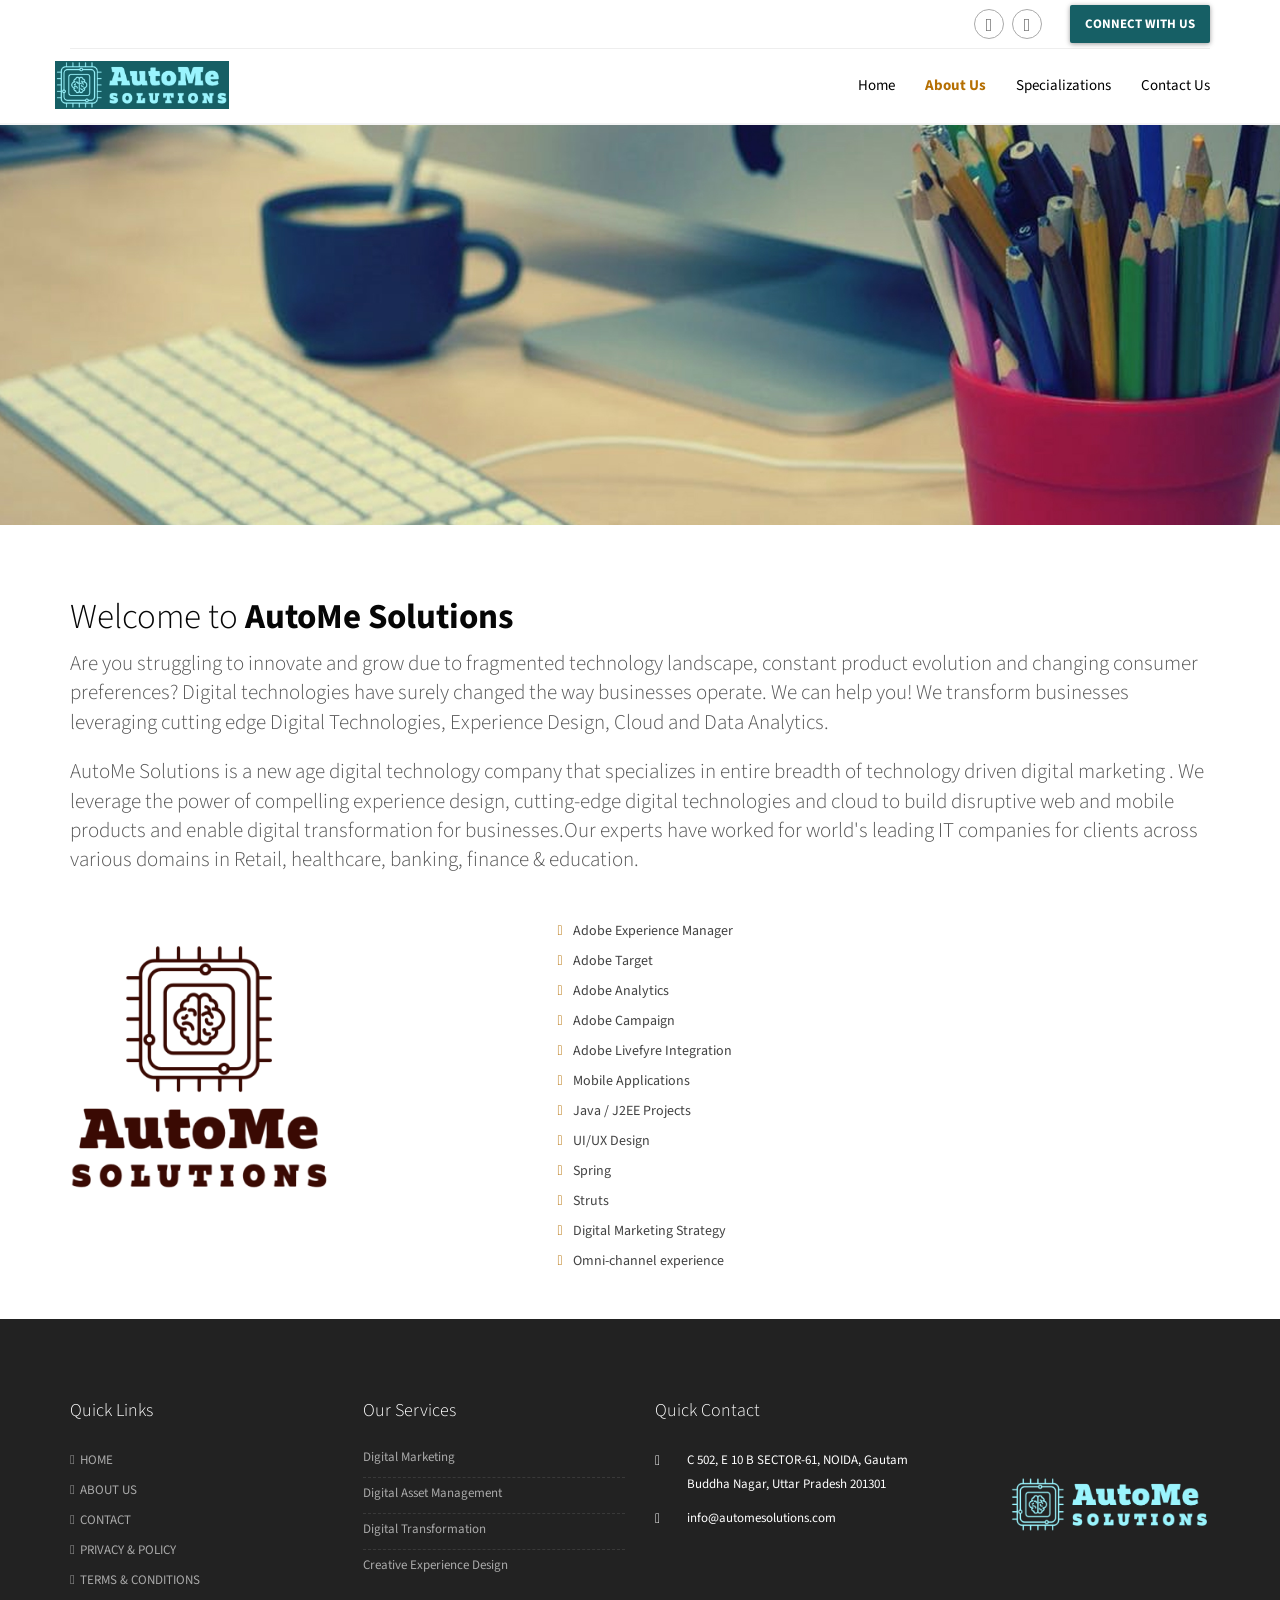
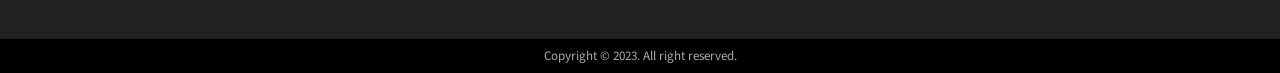
==== about.html @ 16ef739a "first commit first commit" ====
<!DOCTYPE html>
<html lang="en">
    <head>
        <meta charset="utf-8">
        <meta http-equiv="X-UA-Compatible" content="IE=edge">
        <meta name="viewport" content="width=device-width, initial-scale=1">
        <!-- The above 3 meta tags *must* come first in the head; any other head content must come *after* these tags -->
        <title>AutoMe Solutions</title>

        <!-- Bootstrap -->
        <link href="bootstrap/css/bootstrap.min.css" rel="stylesheet">

        <!--plugins css-->
        <link href="css/owl.carousel.css" rel="stylesheet">
        <link href="css/owl.theme.css" rel="stylesheet">
        <link href="css/flexslider.css" rel="stylesheet">
        <link href="css/animate.css" rel="stylesheet">
        <link href="font-awesome/css/font-awesome.min.css" rel="stylesheet">
        <!--custom css for only medial template-->
        <link href="css/medical.css" type="text/css" rel="stylesheet">

        <!-- HTML5 shim and Respond.js for IE8 support of HTML5 elements and media queries -->
        <!-- WARNING: Respond.js doesn't work if you view the page via file:// -->
        <!--[if lt IE 9]>
          <script src="https://oss.maxcdn.com/html5shiv/3.7.2/html5shiv.min.js"></script>
          <script src="https://oss.maxcdn.com/respond/1.4.2/respond.min.js"></script>
        <![endif]-->
    </head>
    <body>
        <div class="container">
            <div class="top-bar">
                <div class="row">
                    <div class="col-md-7 hidden-xs hidden-sm">
                        <!--<span><i class="pe-7s-phone"></i> +91 8130883531</span> -->
                    </div>
                    <div class="col-md-5 text-right">
                        <div class="top-bar-right">
<!--
                            <a href="#" class="social-icon-sm si-border-round si-facebook">
                                <i class="fa fa-facebook"></i>
                                <i class="fa fa-facebook"></i>
                            </a>
-->
                            <a href="https://www.linkedin.com/company/autome-solutions/" class="social-icon-sm si-border-round si-twitter">
                                <i class="fa fa-linkedin"></i>
                                <i class="fa fa-linkedin"></i>
                            </a>
                            <a href="mailto:info@automesolutions.com" class="social-icon-sm si-border-round si-g-plus">
                                <i class="fa fa-envelope"></i>
                                <i class="fa fa-envelope"></i>
                            </a>
                            <a href="mailto:info@automesolutions.com" class="appointment">Connect with us</a>
                        </div>

                    </div>
                </div>
            </div>
        </div>
        <!-- Static navbar -->
        <nav class="navbar navbar-default navbar-static-top">
            <div class="container">
                <div class="navbar-header">
                    <button type="button" class="navbar-toggle collapsed" data-toggle="collapse" data-target="#navbar" aria-expanded="false" aria-controls="navbar">
                        <span class="sr-only">Toggle navigation</span>
                        <span class="icon-bar"></span>
                        <span class="icon-bar"></span>
                        <span class="icon-bar"></span>
                    </button>
                    <a class="navbar-brand" href="index.html"><img src="img/logo.png" alt=""></a>
                </div>
                <div id="navbar" class="navbar-collapse collapse">
                    <ul class="nav navbar-nav navbar-right">
                        <li><a href="index.html">Home</a></li>
                        <li class="active"><a href="about.html">About us</a></li>
                        <li><a href="services.html">Specializations</a></li>
                        <!--<li class="dropdown">
                            <a href="#" class="dropdown-toggle" data-toggle="dropdown" role="button" aria-haspopup="true" aria-expanded="false"> Specialisations <span class="caret"></span></a>
                            <ul class="dropdown-menu">
                                <li><a href="services.html">Adobe Experience Manager</a></li>
                                <li><a href="services.html">Adobe Target</a></li>
                                <li><a href="services.html">Adobe Analytics </a></li>
                                <li><a href="services.html">Livefyre Integration</a></li>
                                <li><a href="services.html">Java / J2EE Projects</a></li>
                                <li><a href="services.html">UI/UX Design</a></li>
                                <li><a href="services.html">Progressive web applications </a></li>
                                <li><a href="services.html">Mobile Applications</a></li>
                                <li><a href="services.html">Spring</a></li>
                                <li><a href="services.html">Struts</a></li>
                                <li><a href="services.html">Digital Marketing Strategy </a></li>
                                <li><a href="services.html">Omni-channel experience</a></li>
                                
                            </ul> -->
                        </li>
                        <li><a href="contact.html">Contact us</a></li>
                    </ul>
                </div><!--/.nav-collapse -->
            </div><!--/.container-fluid -->
        </nav>

<!--
        <div class="medical-breadcrumb">
            <div class="container">
                <div class="row">
                    <div class="col-md-6">
                        <h2>About us</h2>
                    </div>
                </div>
            </div>
        </div>
-->
        <div class="parallax" data-stellar-background-ratio="0.5"></div>
        <div class="divide70"></div>

        <div class="container about-page">
            <div class="row">
                <div class="col-md-12">
                    <h1>Welcome to <strong>AutoMe Solutions</strong></h1>
                    <p class="lead">
                        Are you struggling to innovate and grow due to fragmented technology landscape, constant product evolution and changing consumer preferences? Digital technologies have surely changed the way businesses operate. We can help you! We transform businesses leveraging cutting edge Digital Technologies, Experience Design, Cloud and Data Analytics.
                    </p>
                    <p class="lead">
                        AutoMe Solutions is a new age digital technology company that specializes in entire breadth of technology driven digital marketing . We leverage the power of compelling experience design, cutting-edge digital technologies and cloud to build disruptive web and mobile products and enable digital transformation for businesses.Our experts have worked for world's leading IT companies for clients across various domains in Retail, healthcare, banking, finance & education.
                    </p>
                    <br />

                </div>
                
            </div><!--end row-->
            <div class="row">
                <div class="col-md-5 margin30">
                    <!--bootstrap carousel slider-->
                    <img src="img/icon.png" style="max-width: 260px;" />
<!--
                    <div id="about-carousel" class="carousel slide" data-ride="carousel">

                        <ol class="carousel-indicators">
                            <li data-target="#about-carousel" data-slide-to="0" class="active"></li>
                            <li data-target="#about-carousel" data-slide-to="1"></li>
                            <li data-target="#about-carousel" data-slide-to="2"></li>
                            <li data-target="#about-carousel" data-slide-to="3"></li>
                        </ol>


                        <div class="carousel-inner">
                            <div class="item active">
                                <img src="img/medical/sm-1.jpg" alt="img">
                            </div>

                            <div class="item">
                                <img src="img/medical/sm-2.jpg" alt="img">
                            </div>

                            <div class="item">
                                <img src="img/medical/sm-3.jpg" alt="img">
                            </div>

                            <div class="item">
                                <img src="img/medical/sm-4.jpg" alt="img">
                            </div>
                        </div>
                    </div>
-->
                </div>
                <div class="col-md-7">
                    
                    
                    <ul class="list-unstyled">
                       	<li><i class="fa fa-check-square"></i>Adobe Experience Manager</li>
						<li><i class="fa fa-check-square"></i>Adobe Target</li>
						<li><i class="fa fa-check-square"></i>Adobe Analytics </li>
						<li><i class="fa fa-check-square"></i>Adobe Campaign </li>
						<li><i class="fa fa-check-square"></i>Adobe Livefyre Integration</li>
						<li><i class="fa fa-check-square"></i>Mobile Applications</li>
						<li><i class="fa fa-check-square"></i>Java / J2EE Projects</li>
						<li><i class="fa fa-check-square"></i>UI/UX Design</li>
						<li><i class="fa fa-check-square"></i>Spring</li>
						<li><i class="fa fa-check-square"></i>Struts</li>
						<li><i class="fa fa-check-square"></i>Digital Marketing Strategy </li>
						<li><i class="fa fa-check-square"></i>Omni-channel experience</li>
                     
                    </ul>
                </div>
            </div><!--end row-->
        </div>
        <div class="divide30"></div>
       <!-- <div class="team-section">
            <div class="container">
                <div class="row">
                    <div class="col-sm-8 col-sm-offset-2">
                        <div class="center-title">
                            <i class="pe-7s-users"></i>
                            <h2>Meet our <strong>Medical Specialists</strong></h2>
                            <p>
                                Lorem ipsum dolor sit amet, consectetuer adipiscing elit, sed diam nonummy nibh euismod tincidunt ut laoreet dolore magna aliquam erat volutpat.
                            </p>
                        </div>
                    </div>
                </div>
                <div class="row">
                    <div class="col-sm-6 col-sm-3 margin30">
                        <div class="team-col">
                            <a href="#"><img src="img/medical/team-1.png" class="img-responsive" alt=""></a>
                            <div class="divide20"></div>
                            <h3>Dr. Rayan Scott</h3>
                            <em>Cancer Specialist</em>
                            <div class="divide20"></div>
                            <ul class="list-inline">
                                <li>
                                    <a href="#" class="social-icon social-icon-sm si-border-round si-facebook">
                                        <i class="fa fa-facebook"></i>
                                        <i class="fa fa-facebook"></i>
                                    </a>
                                </li>
                                <li>
                                    <a href="#" class="social-icon social-icon-sm  si-border-round si-twitter">
                                        <i class="fa fa-twitter"></i>
                                        <i class="fa fa-twitter"></i>
                                    </a>
                                </li>
                                <li>
                                    <a href="#" class="social-icon social-icon-sm  si-border-round si-linkedin">
                                        <i class="fa fa-linkedin"></i>
                                        <i class="fa fa-linkedin"></i>
                                    </a>
                                </li>
                            </ul>
                        </div>
                    </div> 
                    <div class="col-sm-6 col-sm-3 margin30">
                        <div class="team-col">
                            <a href="#"><img src="img/medical/team-2.png" class="img-responsive" alt=""></a>
                            <div class="divide20"></div>
                            <h3>Dr. Dale Smith</h3>
                            <em>Cancer Specialist</em>
                            <div class="divide20"></div>
                            <ul class="list-inline">
                                <li>
                                    <a href="#" class="social-icon social-icon-sm si-border-round si-facebook">
                                        <i class="fa fa-facebook"></i>
                                        <i class="fa fa-facebook"></i>
                                    </a>
                                </li>
                                <li>
                                    <a href="#" class="social-icon social-icon-sm  si-border-round si-twitter">
                                        <i class="fa fa-twitter"></i>
                                        <i class="fa fa-twitter"></i>
                                    </a>
                                </li>
                                <li>
                                    <a href="#" class="social-icon social-icon-sm  si-border-round si-linkedin">
                                        <i class="fa fa-linkedin"></i>
                                        <i class="fa fa-linkedin"></i>
                                    </a>
                                </li>
                            </ul>
                        </div>
                    </div>
                    <div class="col-sm-6 col-sm-3 margin30">
                        <div class="team-col">
                            <a href="#"><img src="img/medical/team-3.png" class="img-responsive" alt=""></a>
                            <div class="divide20"></div>
                            <h3>Dr. Nikita Merry</h3>
                            <em>Dental Specialist</em>
                            <div class="divide20"></div>
                            <ul class="list-inline">
                                <li>
                                    <a href="#" class="social-icon social-icon-sm si-border-round si-facebook">
                                        <i class="fa fa-facebook"></i>
                                        <i class="fa fa-facebook"></i>
                                    </a>
                                </li>
                                <li>
                                    <a href="#" class="social-icon social-icon-sm  si-border-round si-twitter">
                                        <i class="fa fa-twitter"></i>
                                        <i class="fa fa-twitter"></i>
                                    </a>
                                </li>
                                <li>
                                    <a href="#" class="social-icon social-icon-sm  si-border-round si-linkedin">
                                        <i class="fa fa-linkedin"></i>
                                        <i class="fa fa-linkedin"></i>
                                    </a>
                                </li>
                            </ul>
                        </div>
                    </div>
                    <div class="col-sm-6 col-sm-3 margin30">
                        <div class="team-col">
                            <a href="#"><img src="img/medical/team-4.png" class="img-responsive" alt=""></a>
                            <div class="divide20"></div>
                            <h3>Dr. Seema Sharma</h3>
                            <em>Cancer Specialist</em>
                            <div class="divide20"></div>
                            <ul class="list-inline">
                                <li>
                                    <a href="#" class="social-icon social-icon-sm si-border-round si-facebook">
                                        <i class="fa fa-facebook"></i>
                                        <i class="fa fa-facebook"></i>
                                    </a>
                                </li>
                                <li>
                                    <a href="#" class="social-icon social-icon-sm  si-border-round si-twitter">
                                        <i class="fa fa-twitter"></i>
                                        <i class="fa fa-twitter"></i>
                                    </a>
                                </li>
                                <li>
                                    <a href="#" class="social-icon social-icon-sm  si-border-round si-linkedin">
                                        <i class="fa fa-linkedin"></i>
                                        <i class="fa fa-linkedin"></i>
                                    </a>
                                </li>
                            </ul>
                        </div>
                    </div>
                </div>
            </div>
        </div> -->

<!--
        <section class="know-more">
            <div class="container">
                <div class="row">
                    <div class="col-sm-6 margin30">
                        <h3>Take a tour of our medical facility</h3>
                        <p class="lead">Lorem ipsum dolor sit amet, consectetur adipiscing elit.</p>
                        <div class="embed-responsive embed-responsive-16by9">
                            <iframe src="http://player.vimeo.com/video/57175742"></iframe>
                        </div>
                    </div>
                    <div class="col-sm-6 margin30">
                        <h3>Our Departments</h3>
                        <p class="lead">Lorem ipsum dolor sit amet, consectetur adipiscing elit.</p>

                        <div class="panel-group collapse-colored-col" id="accordion">
                            <div class="panel panel-default">
                                <div class="panel-heading active">
                                    <h4 class="panel-title">
                                        <a data-toggle="collapse" data-parent="#accordion" href="#collapseOne">
                                            Primary health care
                                        </a>
                                    </h4>
                                </div>

                                <div id="collapseOne" class="panel-collapse collapse in">
                                    <div class="panel-body">
                                        Lorem ipsum dolor sit amet, consectetur adipiscing elit. Phasellus odio augue, scelerisque eget erat vel, hendrerit feugiat dui. Quisque velit erat, eleifend sed ligula vel, bibendum accumsan justo. Sed in justo ac massa suscipit tincidunt. Integer ac mauris ut dolor lobortis ullamcorper. Duis facilisis vitae odio ut commodo. Etiam et enim est. Sed ultrices hendrerit euismod. Aliquam lobortis rutrum adipiscing.
                                    </div>
                                </div>
                            </div>

                            <div class="panel panel-default">
                                <div class="panel-heading">
                                    <h4 class="panel-title">
                                        <a data-toggle="collapse" data-parent="#accordion" href="#collapseTwo">
                                            Dental clinic
                                        </a>
                                    </h4>
                                </div>

                                <div id="collapseTwo" class="panel-collapse collapse">
                                    <div class="panel-body">
                                        Praesent rutrum arcu lacus, nec consectetur mauris pellentesque sit amet. Nulla facilisi. Donec tempor nunc in varius fermentum. Nulla eget vulputate neque. Sed ultricies viverra augue, ut accumsan metus malesuada id. Cras ultrices arcu nec mauris consequat, viverra accumsan enim vulputate. Nunc auctor, dolor et aliquet consequat, sapien leo viverra felis, ac gravida purus libero sit amet eros. Nam iaculis augue vitae rhoncus elementum. In hac habitasse platea dictumst. Morbi aliquet adipiscing elit, at convallis massa fringilla et.
                                    </div>
                                </div>
                            </div>

                            <div class="panel panel-default">
                                <div class="panel-heading">
                                    <h4 class="panel-title">
                                        <a data-toggle="collapse" data-parent="#accordion" href="#collapseThree">
                                            Cancer center
                                        </a>
                                    </h4>
                                </div>

                                <div id="collapseThree" class="panel-collapse collapse">
                                    <div class="panel-body">
                                        Phasellus mattis dignissim neque vel tincidunt. Nam posuere nisl at erat mollis euismod. Cras diam diam, luctus vitae metus vitae, porttitor porttitor lorem. Integer feugiat justo in lectus dignissim consectetur. Aliquam vel fringilla neque. Pellentesque eget arcu ac ante pulvinar malesuada et id erat. Praesent mattis porta arcu placerat pellentesque. Maecenas ullamcorper dui non est elementum aliquam.
                                    </div>
                                </div>
                            </div>

                            <div class="panel panel-default">
                                <div class="panel-heading">
                                    <h4 class="panel-title">
                                        <a data-toggle="collapse" data-parent="#accordion" href="#collapseFour">
                                            Basic Documentation
                                        </a>
                                    </h4>
                                </div>

                                <div id="collapseFour" class="panel-collapse collapse">
                                    <div class="panel-body">
                                        Cras sed nunc eu lectus feugiat ultricies lobortis eget mi. Nam et nulla venenatis, luctus lacus eget, pharetra lacus. Nam facilisis congue nibh et iaculis. Class aptent taciti sociosqu ad litora torquent per conubia nostra, per inceptos himenaeos. Sed vel commodo lectus. Curabitur tellus nunc, bibendum viverra quam sed, tempor posuere dui. Aliquam a lectus ligula. Mauris congue, urna ac ullamcorper dapibus, lacus sapien consectetur tortor, vel semper ligula eros ut urna. Quisque egestas et lectus in faucibus.
                                    </div>
                                </div>
                            </div>
                        </div>
                    </div>
                </div>
            </div>
        </section>
-->
        <!--know more section end-->
<!--
        <section class="testimonials">
            <div class="container">
                <div class="center-title">
                    <i class="pe-7s-comment"></i>
                    <h2>What they <strong>Say?</strong></h2>                        
                </div>
                <div class="row">
                    <div class="col-sm-8 col-sm-offset-2 text-center">
                        <div class="testi-slides">
                            <ul class="slides">
                                <li>
                                    <img src="img/medical/team-1.png" alt="">
                                    <h4>Peter Donald</h4>
                                    <em>Heart Specialist</em>

                                    <p>
                                        Lorem ipsum dolor sit amet, consectetuer adipiscing elit, sed diam nonummy nibh euismod tincidunt ut laoreet dolore magna aliquam erat volutpat.
                                    </p>
                                </li>
                                <li>
                                    <img src="img/medical/team-2.png" alt="">
                                    <h4>Peter Donald</h4>
                                    <em>Heart Specialist</em>

                                    <p>
                                        Lorem ipsum dolor sit amet, consectetuer adipiscing elit, sed diam nonummy nibh euismod tincidunt ut laoreet dolore magna aliquam erat volutpat.
                                    </p>
                                </li>
                                <li>
                                    <img src="img/medical/team-3.png" alt="">
                                    <h4>Peter Donald</h4>
                                    <em>Heart Specialist</em>

                                    <p>
                                        Lorem ipsum dolor sit amet, consectetuer adipiscing elit, sed diam nonummy nibh euismod tincidunt ut laoreet dolore magna aliquam erat volutpat.
                                    </p>
                                </li>
                            </ul>
                        </div>
                    </div>
                </div>
            </div>
        </section>
-->
        <!--testimonials end-->



<!--
        <div class="cta">
            <div class="container">
                <div class="row">
                    <div class="col-md-8 text-center">
                        <h3>Take a tour of our medical facility</h3>
                    </div>
                    <div class="col-md-4 text-center">
                        <a href="#" class="btn btn-white-border btn-lg">Make an appointment</a>
                    </div>
                </div>
            </div>
        </div>
-->
        <footer class="footer">
            <div class="container">
                <div class="row">
                    
					<div class="col-md-3 margin30">
                        <h3>Quick links</h3>
                        <ul class="list-unstyled quick-links">
                            <li><a href="index.html">Home</a></li>
                            <li><a href="about.html">About us</a></li>
                            <li><a href="contact.html">Contact</a></li>
                            <li><a href="#">Privacy & policy</a></li>
                            <li><a href="#">Terms & conditions</a></li>
                        </ul>
                    </div>
                    <div class="col-md-3 margin30">
                        <h3>Our Services</h3>
                        <ul class="list-unstyled latest-news">
                            
                            <li>
                                <a href="#">Digital Marketing</a>
                            </li>
                            <li>
                                <a href="#">Digital Asset Management</a>
                            </li>  
                            <li>
                                <a href="#">Digital Transformation</a>
                            </li>
                            <li>
                                <a href="#">Creative Experience Design</a>
                            </li>                        
                        </ul>
                    </div>
                    <div class="col-md-3 margin30">
                        <h3>Quick Contact</h3>
                        <ul class="list-unstyled contact-details">
                            <li class="clearfix">
                                <i class="pe-7s-home"></i>
                                <p>
                                    C 502, E 10 B SECTOR-61, NOIDA, Gautam Buddha Nagar, Uttar Pradesh 201301
                                </p>
                            </li>
                        <!--     <li class="clearfix">
                                <i class="pe-7s-phone"></i>
                                <p>
                                    +91 8130883531
                                </p>
                            </li> -->
                            <li class="clearfix">
                                <i class="pe-7s-mail"></i>
                                <p>
                                    info@automesolutions.com
                                </p>
                            </li>
                        </ul>
                    </div>
                    <div class="col-md-3 margin30 foot_logo" >
                        <img src="img/logo_white.png"  />
                        

                    </div><!--col-->
                </div>
            </div>
            <div class="footer-copyright">
                <div class="container">
                    <span>Copyright &copy; 2023. All right reserved.</span>
                </div>
            </div>
        </footer>
         
                         <script src="js/jquery.min.js"></script>
          <script src="js/jquery-migrate.min.js"></script>
        <script src="bootstrap/js/bootstrap.min.js"></script>
        <script src="js/pace.min.js" type="text/javascript"></script>
        <script src="js/jquery.flexslider-min.js" type="text/javascript"></script>
        <script src="js/jquery.stellar.min.js" type="text/javascript"></script>
        <script src="js/jquery.magnific-popup.min.js" type="text/javascript"></script>
        <script src="js/wow.min.js" type="text/javascript"></script>
        <script src="js/medical-custom.js" type="text/javascript"></script>

    </body>
</html>
---- css/medical.css ----
/* 
    Document   : assan
    Author     : Design_mylife
    Description:assan multi-page for Multipurpose use
    Version    : V1.9
    File : Medical & hospitals  purpose
*/
@import url(https://fonts.googleapis.com/css?family=Source+Sans+Pro:400,900,700,600,400italic,300italic,300);
@import url(../pe-icons/Pe-icon-7-stroke.css);
/**variables**/
body {
  -webkit-font-smoothing: antialiased;
  -webkit-text-size-adjust: 100%;
  -ms-text-size-adjust: 100%;
  font-family: "Source Sans Pro", sans-serif;
  color: #424242;
  font-size: 14px;
  font-weight: 400;
  line-height: 24px;
  background-color: #fff;
}

/*
/*-----------------------------------------------------------------------------------*/
/*	RESET
/*-----------------------------------------------------------------------------------*/
*,
*:before,
*:after {
  -webkit-box-sizing: border-box;
  -moz-box-sizing: border-box;
  box-sizing: border-box;
}

:focus {
  outline: 0 !important;
}

iframe {
  border: none;
  width: 100%;
}

::selection {
  background: #fefac7;
  /* Safari */
  color: #555555;
}

::-moz-selection {
  background: #fefac7;
  /* Firefox */
  color: #555555;
}

strong, b {
  font-weight: 700;
}

input,
button,
select,
textarea, label {
  font-family: "Source Sans Pro", sans-serif;
  font-size: 14px;
  font-weight: 400;
}

hr {
  background-image: -webkit-linear-gradient(left, transparent, rgba(0, 0, 0, 0.2), transparent);
  background-image: linear-gradient(to right, transparent, rgba(0, 0, 0, 0.2), transparent);
  border: 0;
  height: 1px;
  margin: 22px 0 22px 0;
}

.badge {
  font-weight: normal;
  margin-left: 5px;
  -webkit-border-radius: 0px;
  -moz-border-radius: 0px;
  -ms-border-radius: 0px;
  border-radius: 0px;
  background-color: #32c5d2;
  padding: 3px 6px;
}

a {
  color: #333;
  -moz-transition: all 200ms ease-in;
  -o-transition: all 200ms ease-in;
  -webkit-transition: all 200ms ease-in;
  transition: all 200ms ease-in;
}

a:hover,
a:focus {
  color: #32c5d2;
  text-decoration: none;
}

.colored-text {
  color: #b56f02;
}

/* Headings */
h1, h2, h3, h4, h5, h6 {
  color: #060606;
  font-weight: 700;
  margin: 0;
}

h1 {
  font-size: 3.2em;
  line-height: 44px;
  margin: 0 0 44px 0;
}

h2 {
  font-size: 2.6em;
  font-weight: 700;
  line-height: 42px;
  margin: 0 0 32px 0;
}

h3 {
  font-size: 1.8em;
  font-weight: 700;
  letter-spacing: normal;
  line-height: 24px;
  margin-bottom: 33px;
}

/*use in section headings*/
h3.heading {
  color: #000;
  font-size: 20px;
  font-weight: 700;
  font-style: normal;
  margin: 0 0 20px;
  padding-bottom: 10px;
  position: relative;
  text-transform: uppercase;
  overflow: hidden;
  vertical-align: middle;
}

h3.heading:after {
  position: relative;
  left: 18px;
  content: "";
  display: inline-block;
  width: 200%;
  vertical-align: middle;
  height: .50em;
  margin: 0 -200% 0 0;
  border-top: 1px solid #eee;
  border-bottom: 1px solid #eee;
}

h4 {
  font-size: 1.4em;
  font-weight: 700;
  letter-spacing: normal;
  line-height: 27px;
  margin: 0 0 14px 0;
}

h5 {
  font-size: 1em;
  font-weight: 700;
  letter-spacing: normal;
  line-height: 18px;
  margin: 0 0 14px 0;
}

h6 {
  color: #333;
  font-size: 1em;
  font-weight: 700;
  letter-spacing: normal;
  line-height: 18px;
  margin: 0 0 14px 0;
}

/*parahraphs*/
p {
  color: #555;
  line-height: 24px;
  margin: 0 0 20px;
  font-weight: 400;
}

p.sub-text {
  font-style: normal;
  font-size: 18px;
  line-height: 29px;
  font-weight: 400;
  color: #555;
}

p.lead {
  font-family: "Source Sans Pro", sans-serif;
}

/*******section heading**********/
.center-heading {
  text-align: center;
  margin-bottom: 40px;
}

.center-heading h2 {
  margin-bottom: 0;
  font-weight: 700;
  text-transform: uppercase;
  letter-spacing: 1px;
  color: #333;
  font-size: 30px;
}

.center-heading p {
  font-size: 18px;
}

.center-heading h2 strong {
  font-weight: 800;
}

.center-line {
  display: inline-block;
  width: 70px;
  height: 1px;
  border-top: 1px solid #bbb;
  /* border-bottom: 1px solid $skincolor; */
  margin: auto;
}

.center-heading p {
  margin-top: 10px;
}

.overflow-hidden {
  overflow: hidden;
}

/*-----------------------------------------------------------------------------------*/
/*	DIVIDERS
/*-----------------------------------------------------------------------------------*/
.divide0 {
  width: 100%;
  height: 0px;
}

.divide2 {
  width: 100%;
  height: 2px;
}

.divide3 {
  width: 100%;
  height: 3px;
}

.divide5 {
  width: 100%;
  height: 5px;
}

.divide10 {
  width: 100%;
  height: 10px;
}

.divide15 {
  width: 100%;
  height: 15px;
}

.divide20 {
  width: 100%;
  height: 20px;
}

.divide25 {
  width: 100%;
  height: 25px;
}

.divide30 {
  width: 100%;
  height: 30px;
}

.divide35 {
  width: 100%;
  height: 35px;
}

.divide40 {
  width: 100%;
  height: 40px;
}

.divide45 {
  width: 100%;
  height: 40px;
}

.divide50 {
  width: 100%;
  height: 50px;
}

.divide55 {
  width: 100%;
  height: 55px;
}

.divide60 {
  width: 100%;
  height: 60px;
}

.divide65 {
  width: 100%;
  height: 65px;
}

.divide70 {
  width: 100%;
  height: 70px;
}

.divide75 {
  width: 100%;
  height: 75px;
}

.divide80 {
  width: 100%;
  height: 80px;
}

.divide85 {
  width: 100%;
  height: 85px;
}

/*margins*/
.margin10 {
  margin-bottom: 10px;
}

.margin20 {
  margin-bottom: 20px;
}

.margin30 {
  margin-bottom: 30px;
}

.margin40 {
  margin-bottom: 40px;
}

.no-padding {
  padding: 0px;
}

.no-padding.gray {
  background-color: #f5f5f5;
}

.no-padding-inner h3 {
  text-transform: uppercase;
  font-weight: 700;
}

.no-padding-inner {
  padding: 60px;
}

/***top bar***/
.top-bar {
  padding: 5px 0;
  border-bottom: 1px solid #eee;
}
.top-bar a {
  display: inline-block;
  vertical-align: middle;
}
.top-bar span {
  display: block;
  line-height: 35px;
  font-size: 18px;
  font-weight: 700;
}

.appointment {
  color: #fff;
  padding: 4px 15px;
  line-height: 30px;
  vertical-align: middle;
  background-color: #165F65;
  display: inline-block;
  width: auto;
  height: auto;
  -webkit-border-radius: 2px;
  -moz-border-radius: 2px;
  -ms-border-radius: 2px;
  border-radius: 2px;
  -webkit-box-shadow: 0px 1px 5px rgba(0, 0, 0, 0.4);
  -moz-box-shadow: 0px 1px 5px rgba(0, 0, 0, 0.4);
  -ms-box-shadow: 0px 1px 5px rgba(0, 0, 0, 0.4);
  box-shadow: 0px 1px 5px rgba(0, 0, 0, 0.4);
  border: 0px;
  font-size: 13px;
  text-transform: uppercase;
  font-weight: bold;
  margin-left: 20px;
}
.appointment:hover, .appointment:focus {
  -webkit-box-shadow: 0px 1px 8px rgba(0, 0, 0, 0.4);
  -moz-box-shadow: 0px 1px 8px rgba(0, 0, 0, 0.4);
  -ms-box-shadow: 0px 1px 8px rgba(0, 0, 0, 0.4);
  box-shadow: 0px 1px 8px rgba(0, 0, 0, 0.4);
  color: #fff;
}

/***
Center title
***/
.center-title {
  text-align: center;
  padding-bottom: 60px;
}
.center-title i {
  display: inline-block;
  color: #bb7a16;
  margin-bottom: 25px;
  font-size: 50px;
}
.center-title h2 {
  text-transform: capitalize;
  letter-spacing: -1px;
  font-weight: 300;
  color: #ba7812;
  margin-bottom: 20px;
}
.center-title h2 strong {
  font-weight: 400;
}

/********************

Bootstrap navigation overrides

***********************/
.navbar-default {
  background-color: #fff;
  border-bottom: 2px solid #f5f5f5;
  margin: 0px;
  padding: 12px 0;
}

.navbar-default .navbar-nav > li > a {
  color: #000000;
  text-transform: capitalize;
  font-weight: 400;
  font-size: 15px;
}

.navbar-default .navbar-nav > li > a:hover {
  color: #ba7812;
}

.navbar-default .navbar-nav > .active > a, .navbar-default .navbar-nav > .active > a:focus, .navbar-default .navbar-nav > .active > a:hover {
  color: #b56f02;
  background-color: transparent;
  font-weight: 700;
}

.navbar-default .navbar-nav > .open > a, .navbar-default .navbar-nav > .open > a:focus, .navbar-default .navbar-nav > .open > a:hover {
  color: #ba7a15;
  background-color: transparent;
}

.dropdown-menu {
  border-top: 2px solid #165F65;
  padding: 0px;
  -webkit-border-radius: 0px;
  -moz-border-radius: 0px;
  -ms-border-radius: 0px;
  border-radius: 0px;
  min-width: 190px;
}
.dropdown-menu > li > a {
  padding: 8px 20px;
  font-size: 13px;
  text-transform: uppercase;
}

/****************

SOCIAL BUTTONS

**********************/
/**social icons default size**/
.social-icon {
  margin: 0 5px 5px 0;
  width: 40px;
  height: 40px;
  font-size: 20px;
  line-height: 40px !important;
  color: #555;
  text-shadow: none;
  border-radius: 3px;
  overflow: hidden;
  display: inline-block;
  text-align: center;
  border: 1px solid #AAA;
}
.social-icon:hover {
  border-color: transparent;
}

.social-icon i {
  display: block;
  -moz-transition: all 0.3s ease;
  -o-transition: all 0.3s ease;
  -webkit-transition: all 0.3s ease;
  transition: all 0.3s ease;
  line-height: 40px;
  position: relative;
}
.social-icon i:last-child {
  color: #FFF !important;
}

.social-icon:hover i:first-child {
  margin-top: -40px;
}

/***social icons lg (big)***/
.social-icon-lg {
  margin: 0 5px 5px 0;
  width: 60px;
  height: 60px;
  font-size: 30px;
  line-height: 60px !important;
  color: #555;
  text-shadow: none;
  border-radius: 3px;
  overflow: hidden;
  display: inline-block;
  text-align: center;
  border: 1px solid #AAA;
}
.social-icon-lg:hover {
  border-color: transparent;
}

.social-icon-lg i {
  display: block;
  -moz-transition: all 0.3s ease;
  -o-transition: all 0.3s ease;
  -webkit-transition: all 0.3s ease;
  transition: all 0.3s ease;
  line-height: 60px;
  position: relative;
}
.social-icon-lg i:last-child {
  color: #FFF !important;
}

.social-icon-lg:hover i:first-child {
  margin-top: -60px;
}

/***social icons small***/
.social-icon-sm {
  margin: 0 5px 0px 0;
  width: 30px;
  height: 30px;
  font-size: 18px;
  line-height: 30px !important;
  color: #555;
  text-shadow: none;
  border-radius: 3px;
  overflow: hidden;
  display: inline-block;
  text-align: center;
  border: 1px solid #AAA;
}
.social-icon-sm:hover {
  border-color: transparent;
}

.social-icon-sm i {
  display: block;
  -moz-transition: all 0.3s ease;
  -o-transition: all 0.3s ease;
  -webkit-transition: all 0.3s ease;
  transition: all 0.3s ease;
  line-height: 30px;
  position: relative;
}
.social-icon-sm i:last-child {
  color: #FFF !important;
}

.social-icon-sm:hover i:first-child {
  margin-top: -30px;
}

si-border {
  border: 1px solid #AAA !important;
}

.si-border-round {
  -webkit-border-radius: 50%;
  -moz-border-radius: 50%;
  -ms-border-radius: 50%;
  border-radius: 50%;
}

.si-dark-round {
  -webkit-border-radius: 50%;
  -moz-border-radius: 50%;
  -ms-border-radius: 50%;
  border-radius: 50%;
}

.si-gray-round {
  -webkit-border-radius: 50%;
  -moz-border-radius: 50%;
  -ms-border-radius: 50%;
  border-radius: 50%;
}

.si-gray {
  background: #f3f3f3;
  border: 0px;
}

.si-dark {
  background-color: #333;
  border: 0px !important;
  color: #fff !important;
}

/**icons hover colored**/
.si-colored-facebook, .si-facebook:hover {
  background-color: #3B5998 !important;
}

.si-colored-twitter, .si-twitter:hover {
  background-color: #00ACEE !important;
}

.si-colored-google-plus, .si-g-plus:hover {
  background-color: #DD4B39 !important;
}

.si-colored-skype, .si-skype:hover {
  background-color: #00AFF0 !important;
}

.si-linkedin:hover, .si-colored-linkedin {
  background-color: #0E76A8 !important;
}

.si-pin:hover, .si-colored-pinterest {
  background-color: #C8232C !important;
}

.si-rss:hover, .si-colored-rss {
  background-color: #EE802F !important;
}

.si-pinterest:hover, .si-colored-pinterest {
  background-color: #C8232C !important;
}

.si-tumblr:hover, .si-colored-tumblr {
  background-color: #34526F !important;
}

.si-vimeo:hover, .si-colored-vimeo {
  background-color: #86C9EF !important;
}

.si-digg:hover, .si-colored-digg {
  background-color: #191919 !important;
}

.si-instagram:hover, .si-colored-instagram {
  background-color: #3F729B !important;
}

.si-flickr:hover, .si-colored-flickr {
  background-color: #FF0084 !important;
}

.si-paypal:hover, .si-colored-paypal {
  background-color: #00588B !important;
}

.si-yahoo:hover, .si-colored-yahoo {
  background-color: #720E9E !important;
}

.si-android:hover, .si-colored-andriod {
  background-color: #A4C639 !important;
}

.si-appstore:hover, .si-colored-apple {
  background-color: #000 !important;
}

.si-dropbox:hover {
  background-color: #3D9AE8 !important;
}

.si-dribbble:hover, .si-colored-dribbble {
  background-color: #EA4C89 !important;
}

.si-soundcloud:hover, .si-colored-soundcoloud {
  background-color: #F70 !important;
}

.si-xing:hover, .si-colored-xing {
  background-color: #126567 !important;
}

.si-phone:hover, .si-colored-phone {
  background-color: #444 !important;
}

.si-behance:hover, .si-colored-behance {
  background-color: #053eff !important;
}

.si-github:hover, .si-colored-github {
  background-color: #171515 !important;
}

.si-stumbleupon:hover, .si-colored-stumbleupon {
  background-color: #F74425 !important;
}

.si-email:hover, .si-colored-email {
  background-color: #6567A5 !important;
}

.si-wordpress:hover, .si-colored-wordpress {
  background-color: #1E8CBE !important;
}

/************pace style for page pre-loader********/
.pace {
  -webkit-pointer-events: none;
  pointer-events: none;
  -webkit-user-select: none;
  -moz-user-select: none;
  user-select: none;
}

.pace-inactive {
  display: none;
}

.pace .pace-progress {
  background: #32c5d2;
  position: fixed;
  z-index: 99999;
  top: 0;
  right: 100%;
  width: 100%;
  height: 2px;
}

.pace .pace-progress-inner {
  display: block;
  position: absolute;
  right: 0px;
  width: 100px;
  height: 100%;
  box-shadow: 0 0 10px #1238ed, 0 0 5px #1238ed;
  opacity: 1.0;
  -webkit-transform: rotate(3deg) translate(0px, -4px);
  -moz-transform: rotate(3deg) translate(0px, -4px);
  -ms-transform: rotate(3deg) translate(0px, -4px);
  -o-transform: rotate(3deg) translate(0px, -4px);
  transform: rotate(3deg) translate(0px, -4px);
}

.pace .pace-activity {
  display: block;
  position: fixed;
  z-index: 2000;
  top: 15px;
  right: 15px;
  width: 14px;
  height: 14px;
  border: solid 2px transparent;
  border-top-color: #32c5d2;
  border-left-color: #32c5d2;
  border-radius: 10px;
  -webkit-animation: pace-spinner 400ms linear infinite;
  -moz-animation: pace-spinner 400ms linear infinite;
  -ms-animation: pace-spinner 400ms linear infinite;
  -o-animation: pace-spinner 400ms linear infinite;
  animation: pace-spinner 400ms linear infinite;
}

@-webkit-keyframes pace-spinner {
  0% {
    -webkit-transform: rotate(0deg);
    transform: rotate(0deg);
  }
  100% {
    -webkit-transform: rotate(360deg);
    transform: rotate(360deg);
  }
}
@-moz-keyframes pace-spinner {
  0% {
    -moz-transform: rotate(0deg);
    transform: rotate(0deg);
  }
  100% {
    -moz-transform: rotate(360deg);
    transform: rotate(360deg);
  }
}
@-o-keyframes pace-spinner {
  0% {
    -o-transform: rotate(0deg);
    transform: rotate(0deg);
  }
  100% {
    -o-transform: rotate(360deg);
    transform: rotate(360deg);
  }
}
@-ms-keyframes pace-spinner {
  0% {
    -ms-transform: rotate(0deg);
    transform: rotate(0deg);
  }
  100% {
    -ms-transform: rotate(360deg);
    transform: rotate(360deg);
  }
}
@keyframes pace-spinner {
  0% {
    transform: rotate(0deg);
    transform: rotate(0deg);
  }
  100% {
    transform: rotate(360deg);
    transform: rotate(360deg);
  }
}
/****************

Revolution slider

**************/
.slider-title {
  text-transform: capitalize;
  font-size: 55px;
  line-height: 70px;
  font-weight: 300;
}

.slider-title.dark {
  color: #000;
  /* text-shadow: 2px 2px 5px #000; */
}

.slider-title.light {
  color: #000;
}

.slider-caption.light {
  color: #000;
}

.slider-caption {
  font-size: 18px;
  line-height: 24px;
  font-weight: 400;
}

.slider-caption.dark {
  color: #000;
}

.rev-buttons .btn-theme-bg {
  background-color: #165F65;
  font-size: 16px;
  text-transform: uppercase;
  -webkit-box-shadow: 0px 1px 5px rgba(0, 0, 0, 0.5);
  -moz-box-shadow: 0px 1px 5px rgba(0, 0, 0, 0.5);
  -ms-box-shadow: 0px 1px 5px rgba(0, 0, 0, 0.5);
  box-shadow: 0px 1px 5px rgba(0, 0, 0, 0.5);
  font-weight: 400;
  color: #fff;
  -webkit-border-radius: 0px;
  -moz-border-radius: 0px;
  -ms-border-radius: 0px;
  border-radius: 0px;
}
.rev-buttons .btn-theme-bg i {
  display: inline-block;
  font-size: 18px;
  margin-left: 5px;
  vertical-align: middle;
}

.rev-buttons .btn-theme-bg:hover {
  background-color: rgba(255, 255, 255, 0.7);
  color: #32c5d2;
}

/**************

BUTOONS STYLE

***********/
.btn {
  -webkit-border-radius: 2px;
  -moz-border-radius: 2px;
  -ms-border-radius: 2px;
  border-radius: 2px;
  border: 0px;
  -webkit-box-shadow: 0px 1px 3px rgba(0, 0, 0, 0.4);
  -moz-box-shadow: 0px 1px 3px rgba(0, 0, 0, 0.4);
  -ms-box-shadow: 0px 1px 3px rgba(0, 0, 0, 0.4);
  box-shadow: 0px 1px 3px rgba(0, 0, 0, 0.4);
  font-weight: 400;
  text-transform: capitalize;
}
.btn i {
  display: inline-block;
  margin-left: 5px;
  vertical-align: middle;
}

.btn-theme-bg {
  background-color: #165F65;
  color: #fff;
}
.btn-theme-bg:hover, .btn-theme-bg:focus {
  color: #fff;
  background-color: #333;
}

.btn-lg {
  padding: 12px 24px;
  font-size: 15px;
}

/***services****/
.services-row h1 {
  font-size: 35px;
  font-weight: 300;
  margin-bottom: 15px;
}

.service-box {
  text-align: center;
}
.service-box i {
  font-size: 60px;
  color: #32c5d2;
}
.service-box h4 {
  text-transform: capitalize;
  margin: 15px 0;
  font-weight: 600;
  font-size: 16px;
}
.service-box p {
  font-size: 13px;
  color: #999;
}

/**********

Team

*********/
.team-section {
  padding-top: 80px;
  padding-bottom: 50px;
  background-color: #fff6e9;
}

.team-col {
  text-align: center;
}
.team-col h3 {
  margin-bottom: 0px;
  font-weight: 600;
  font-size: 16px;
}
.team-col em {
  display: block;
  color: #c08325;
  font-size: 13px;
}
.team-col ul {
  margin: 0px;
}
.team-col ul li {
  padding: 0px;
}

.know-more {
  padding: 60px 0;
  padding-bottom: 30px;
}
.know-more h3 {
  margin-bottom: 16px;
  font-size: 27px;
  font-weight: 400;
  text-transform: capitalize;
}
.know-more p {
  font-size: 14px;
  font-weight: 400;
  margin-bottom: 25px;
}

/****Testimonials***/
.testimonials {
  padding: 60px 0;
  background-color: #fff6e8;
  overflow: hidden;
}
.testimonials .testi-slides img {
  height: 130px;
  width: auto;
  margin-bottom: 10px;
}
.testimonials .testi-slides h4 {
  margin: 0px 0;
  font-weight: 400;
  text-transform: uppercase;
  font-size: 16px;
}
.testimonials .testi-slides em {
  display: block;
  color: #999;
  font-weight: 400;
  font-size: 12px;
}
.testimonials .testi-slides p {
  margin-top: 20px;
}
.testimonials .flex-control-paging li a {
  -webkit-border-radius: 0px;
  -moz-border-radius: 0px;
  -ms-border-radius: 0px;
  border-radius: 0px;
}
.testimonials .flex-control-paging li a.flex-active {
  background-color: #165F65;
}

/****collapse***/
.panel-default > .panel-heading {
  position: relative;
}

.panel-default > .panel-heading:after {
  content: '\f067';
  color: #fff;
  display: block;
  font-family: 'FontAwesome';
  position: absolute;
  right: 15px;
  top: 8px;
}

.panel-default > .panel-heading.active:after {
  content: '\f068';
}

/**collpase ovrrides***/
.collapse-colored-col .panel, .collapse-colored-col .panel-default {
  border: 0px;
  -webkit-border-radius: 0px;
  -moz-border-radius: 0px;
  -ms-border-radius: 0px;
  border-radius: 0px;
  background-color: #f7f0e5;
  color: #000;
}
.collapse-colored-col .panel-heading {
  -webkit-border-radius: 0px;
  -moz-border-radius: 0px;
  -ms-border-radius: 0px;
  border-radius: 0px;
  background-color: #b56f03;
  padding: 5px 15px;
}
.collapse-colored-col .panel-heading a {
  color: #fff;
  font-weight: 400;
}
.collapse-colored-col .panel-body {
  padding: 15px;
  font-size: 13px;
  line-height: 24px;
}

/*************

Footer

************/
.footer {
  background-color: #222;
  padding-top: 80px;
  padding-bottom: 0px;
}
.footer h3 {
  font-weight: 300;
  color: #fff;
  margin-bottom: 25px;
  font-size: 18px;
  text-transform: capitalize;
}
.footer p {
  color: #fff;
  font-size: 13px;
}
.footer ul.contact-details li {
  padding-bottom: 10px;
}
.footer ul.contact-details li i {
  float: left;
  color: #fff;
  width: 32px;
  height: 32px;
  line-height: 32px;
  display: block;
  vertical-align: middle;
  margin-top: -3px;
}
.footer ul.contact-details li p {
  overflow: hidden;
  margin: 0px;
}
.footer .quick-links li {
  padding-bottom: 6px;
}
.footer .quick-links li a {
  font-size: 13px;
  text-transform: uppercase;
  color: #aaa;
  -moz-transition: all 0.3s;
  -o-transition: all 0.3s;
  -webkit-transition: all 0.3s;
  transition: all 0.3s;
}
.footer .quick-links li a:before {
  content: "\f105";
  font-family: "FontAwesome";
  padding-right: 5px;
}
.footer .quick-links li a:hover {
  padding-left: 4px;
  color: #fff;
}
.footer .latest-news li {
  border-bottom: 1px dashed rgba(255, 255, 255, 0.1);
  padding-bottom: 6px;
  margin-bottom: 6px;
}
.footer .latest-news li:last-child {
  border-bottom: 0px;
}
.footer .latest-news li a {
  font-size: 13px;
  color: #aaa;
  line-height: 18px;
  display: block;
  margin-bottom: 5px;
}
.footer .latest-news li a:hover {
  color: #fff;
}
.footer .latest-news li em {
  display: block;
  font-size: 11px;
  color: #fff;
}
.footer form .form-control {
  border: 1px solid rgba(255, 255, 255, 0.1);
  -webkit-box-shadow: none;
  -moz-box-shadow: none;
  -ms-box-shadow: none;
  box-shadow: none;
  background-color: transparent;
  -webkit-border-radius: 0px;
  -moz-border-radius: 0px;
  -ms-border-radius: 0px;
  border-radius: 0px;
}
.footer form .form-control:focus {
  border-color: rgba(255, 255, 255, 0.4);
}
.footer form button {
  -moz-transition: all 0.3s;
  -o-transition: all 0.3s;
  -webkit-transition: all 0.3s;
  transition: all 0.3s;
}
.footer form button:focus {
  color: #fff;
}
.footer .footer-copyright {
  font-size: 13px;
  padding: 5px 0;
  border-top: 1px solid rgba(255, 255, 255, 0.1);
  color: #aaa;
  text-align: center;
  background-color: #000;
}

/*************
Blog
*************/
.blog-home {
  padding: 60px 0;
  padding-bottom: 30px;
}
.blog-home .blog-post span {
  display: block;
  color: #888;
  margin-bottom: 10px;
  font-size: 12px;
}
.blog-home .blog-post h3 {
  font-weight: 600;
  margin-bottom: 10px;
  margin-top: 15px;
  font-size: 16px;
  text-transform: uppercase;
}
.blog-home .blog-post p {
  font-size: 13px;
  margin-top: 0px;
  margin-bottom: 5px;
}
.blog-home .blog-post p a {
  color: #ba7812;
}

/**cta***/
.cta {
  background-color: #ba7812;
  padding: 50px 0;
}
.cta h3 {
  color: #fff;
  margin-bottom: 0px;
  font-weight: 400;
  font-size: 30px;
  line-height: 45px;
}
.cta .btn-white-border {
  color: #fff;
  -webkit-box-shadow: none;
  -moz-box-shadow: none;
  -ms-box-shadow: none;
  box-shadow: none;
  border: 2px solid #fff;
  margin-top: 10px;
}
.cta .btn-white-border:hover {
  color: #333;
  background-color: #fff;
}

/****
breadcrumb
*****/
.medical-breadcrumb {
  padding: 5px 0;
  background-color: #f5f5f5;
  text-align: center;
}
.medical-breadcrumb h2 {
  color: #000;
  margin: 0px;
  font-size: 25px;
  text-transform: capitalize;
  font-weight: 400;
}

/*services*/
.service-box {
  border: 1px solid #fbb03c;
  margin-bottom: 30px;
}
.service-box .btn-theme-bg {
  position: relative;
  margin-bottom: -20px;
}
.service-box p {
  font-size: 13px;
  padding: 15px;
  margin: 0px;
}
.service-box h4 {
  margin: 0px;
  padding: 15px;
  padding-bottom: 0px;
  text-transform: uppercase;
  font-size: 20px;
}
.service-box i {
  width: 60px;
  height: 60px;
  line-height: 60px;
  text-align: center;
  display: inline-block;
  -webkit-border-radius: 50%;
  -moz-border-radius: 50%;
  -ms-border-radius: 50%;
  border-radius: 50%;
  color: #000;
  /* background-color: #165F65; */
  font-size: 30px;
  margin-top: -60px;
  position: relative;
  /* -webkit-box-shadow: 2px 2px 3px rgba(0, 0, 0, 0.2); */
  -moz-box-shadow: 2px 2px 3px rgba(0, 0, 0, 0.2);
  -ms-box-shadow: 2px 2px 3px rgba(0, 0, 0, 0.2);
  /* box-shadow: 2px 2px 3px rgba(0, 0, 0, 0.2); */
}

/****doctors filter****/
.filter {
  margin-bottom: 30px;
  border-bottom: 1px solid #ddd;
  padding: 0px;
}
.filter li {
  padding: 0px;
  margin-right: 10px;
}
.filter li:first-child a {
  padding-left: 0px;
}
.filter li a {
  border-bottom: 2px solid transparent;
  display: block;
  padding: 5px 8px;
  text-transform: capitalize;
  font-size: 13px;
  color: #777;
}
.filter li a.active {
  border-bottom-color: #32c5d2;
  color: #32c5d2;
}

.col-3-space .project-post {
  width: 33.33%;
  padding: 15px;
}

.team-desc {
  text-align: center;
  margin-bottom: 30px;
  border: 3px solid #f5f5f5;
  padding: 10px;
}
.team-desc h3 {
  font-size: 18px;
  font-weight: 600;
  margin-top: 0px;
  margin-bottom: 0px;
  text-transform: uppercase;
  color: #32c5d2;
}
.team-desc span {
  font-style: italic;
  font-size: 12px;
}

@media (max-width: 650px) {
  .col-3-space .project-post {
    width: 50%;
    padding: 15px;
  }
}
@media (max-width: 440px) {
  .col-3-space .project-post {
    width: 100%;
    padding: 15px;
  }

  .filter li {
    display: block;
    margin-bottom: 0px;
  }
  .filter li:first-child a {
    padding-left: 8px;
  }
}
.about-page h1 {
  font-weight: 300;
  margin-bottom: 10px;
  font-size: 35px;
}
.about-page ul.list-unstyled li {
  padding-bottom: 6px;
}
.about-page ul.list-unstyled li i {
  color: #b56f02;
  margin-right: 10px;
}
.about-page #about-carousel .carousel-indicators {
  bottom: 0px;
}
.about-page #about-carousel .carousel-indicators li {
  border-color: #32c5d2;
}

/***gallery***/
.gallery {
  position: relative;
  overflow: hidden;
}
.gallery .gallery-overlay {
  position: absolute;
  width: 100%;
  height: 100%;
  text-align: center;
  left: 0;
  top: 0;
  opacity: 0;
  background-color: rgba(0, 0, 0, 0.5);
  -moz-transition: all 0.3s;
  -o-transition: all 0.3s;
  -webkit-transition: all 0.3s;
  transition: all 0.3s;
}
.gallery .gallery-overlay p {
  position: absolute;
  width: 100%;
  top: 50%;
  left: -100%;
  margin-top: -20px;
  -moz-transition: all 0.3s;
  -o-transition: all 0.3s;
  -webkit-transition: all 0.3s;
  transition: all 0.3s;
}
.gallery .gallery-overlay p a {
  display: inline-block;
  width: 60px;
  height: 60px;
  line-height: 60px;
  text-align: center;
  -webkit-border-radius: 50%;
  -moz-border-radius: 50%;
  -ms-border-radius: 50%;
  border-radius: 50%;
  background-color: #32c5d2;
  color: #fff;
  font-size: 25px;
}
.gallery:hover .gallery-overlay {
  opacity: 1;
}
.gallery:hover .gallery-overlay p {
  margin-top: -20px;
  left: 0;
}

/** paginations**/
.pagination > .active > a, .pagination > .active > a:focus, .pagination > .active > a:hover, .pagination > .active > span, .pagination > .active > span:focus, .pagination > .active > span:hover {
  background-color: #32c5d2;
  border-color: #32c5d2;
}

/*** parallax****/
.parallax {
  min-height: 400px;
  background: url(../img/about_banner.jpg) no-repeat left top;
  background-size: 100%;
}

/**blog**/
.blog-post {
  padding-bottom: 30px;
  margin-bottom: 30px;
  border-bottom: 2px solid #f3f3f3;
}
.blog-post h3.post-title {
  margin-top: 20px;
  margin-bottom: 0px;
  font-weight: 400;
}
.blog-post .post-meta {
  margin: 10px 0;
  padding: 0px;
}
.blog-post .post-meta li {
  font-size: 12px;
  color: #aeaeae;
}
.blog-post .post-meta li i {
  color: #32c5d2;
  font-size: 15px;
  vertical-align: middle;
  margin-right: 4px;
}

/**********sidebar***************/
.sidebar-widget {
  margin-bottom: 30px;
}
.sidebar-widget h3 {
  margin-bottom: 15px;
  font-weight: 400;
  font-size: 20px;
  text-transform: capitalize;
}
.sidebar-widget form {
  position: relative;
}
.sidebar-widget .media .media-heading {
  margin-top: 0px;
  font-weight: 400;
  font-size: 13px;
  line-height: 18px;
}
.sidebar-widget .media em {
  font-size: 12px;
}
.sidebar-widget ul.list-unstyled li {
  padding-bottom: 6px;
}
.sidebar-widget ul.list-unstyled li a {
  color: #666;
  text-transform: capitalize;
  font-size: 13px;
}
.sidebar-widget ul.list-unstyled li a:before {
  font-family: "FontAwesome";
  content: "\f105";
  margin-right: 8px;
}
.sidebar-widget ul.list-unstyled li a:hover {
  color: #32c5d2;
}
.sidebar-widget .tags a {
  display: block;
  float: left;
  padding: 3px 6px;
  background-color: #f5f5f5;
  color: #777;
  margin: 1px;
  font-size: 13px;
  text-transform: uppercase;
}
.sidebar-widget .tags a i {
  margin-right: 4px;
}
.sidebar-widget .tags a:hover {
  color: #fff;
  background-color: #32c5d2;
}

/**post page***/
.post-review {
  padding: 15px;
  padding-bottom: 0px;
  margin-bottom: 20px;
  background-color: #f5f5f5;
}
.post-review .list-tags li {
  text-transform: uppercase;
  vertical-align: middle;
  padding-top: 10px;
}
.post-review .list-tags li i {
  margin-right: 5px;
}
.post-review .list-tags li a {
  color: #32c5d2;
}
.post-review .list-tags li a:hover {
  color: #999;
}
.post-review .share-it {
  text-align: right;
}
.post-review .share-it li {
  vertical-align: middle;
  padding: 0px;
}
.post-review .share-it li:first-child {
  margin-right: 10px;
  margin-top: -8px;
}

.author {
  background-attachment: fixed;
  background-position: top right;
  color: #fff;
  background-image: url(../img/medical/bg-4.jpg);
  background-size: cover;
  background-repeat: no-repeat;
  padding: 30px 15px;
  position: relative;
}
.author h3 {
  color: #fff;
  position: relative;
  z-index: 3;
  font-weight: 300;
}
.author:before {
  background-color: rgba(0, 0, 0, 0.6);
  content: "";
  position: absolute;
  width: 100%;
  height: 100%;
  left: 0;
  bottom: 0;
  right: 0;
  z-index: 1;
}
.author .media {
  position: relative;
  z-index: 2;
}
.author .media .media-heading {
  color: #fff;
}
.author .media p {
  color: #fff;
}

.post-comment-list {
  padding-bottom: 15px;
  border-bottom: 2px solid #f5f5f5;
}
.post-comment-list h3 {
  font-weight: 300;
}
.post-comment-list .media .media-heading {
  font-size: 16px;
  font-weight: 600;
  margin-bottom: 0px;
}
.post-comment-list .media em {
  display: block;
  font-size: 13px;
}
.post-comment-list .media em a {
  display: inline-block;
  margin-left: 10px;
  color: #32c5d2;
}
.post-comment-list .media em a:hover {
  text-decoration: underline;
}
.post-comment-list .media p {
  font-size: 13px;
}

/**contact page **/
.contact-form-col {
  padding: 25px 30px;
  background-color: #f9f9f9;
  margin-bottom: 30px;
}
.contact-form-col h3 {
  font-weight: 400;
}
.contact-form-col .help-block ul {
  list-style: none;
  padding: 0px;
}
.contact-form-col .help-block ul li {
  font-size: 13px;
  color: red;
}
.contact-form-col .form-control {
  min-height: 45px;
  font-size: 13px;
  -webkit-box-shadow: none;
  -moz-box-shadow: none;
  -ms-box-shadow: none;
  box-shadow: none;
  border-width: 2px;
  border-color: #ddd;
}
.contact-form-col .form-control:hover, .contact-form-col .form-control:focus {
  border-color: #165F65;
}

.contact-info .media-left {
  vertical-align: middle;
}
.contact-info .media-left i {
  display: block;
  color: #b56f02;
  font-size: 25px;
}
.contact-info p {
  padding-left: 20px;
  font-weight: 400;
  font-size: 16px;
  line-height: 30px;
  margin-bottom: 0px;
}

/**Newsletter***/
.cta-newsletter {
  padding: 60px 0;
  background-color: #f5f5f5;
}
.cta-newsletter h3 {
  text-transform: uppercase;
  margin-bottom: 10px;
  font-weight: 300;
}
.cta-newsletter .form-control {
  height: 45px;
  min-width: 290px;
  font-size: 12px;
  font-weight: 400;
}
.cta-newsletter .error {
  background-color: #f99999;
  color: #f12727;
  border-color: #f12727;
}
.cta-newsletter .success {
  background-color: #d4f999;
  color: #82c814;
  border-color: #82c814;
}




/* Add ons */
.foot_logo
{
	text-align:right;
}
.foot_logo img
{
	max-width: 200px;
	margin-top: 30%;
	float: right;
}

.icon_logo img
{
	max-width: 50px;
}
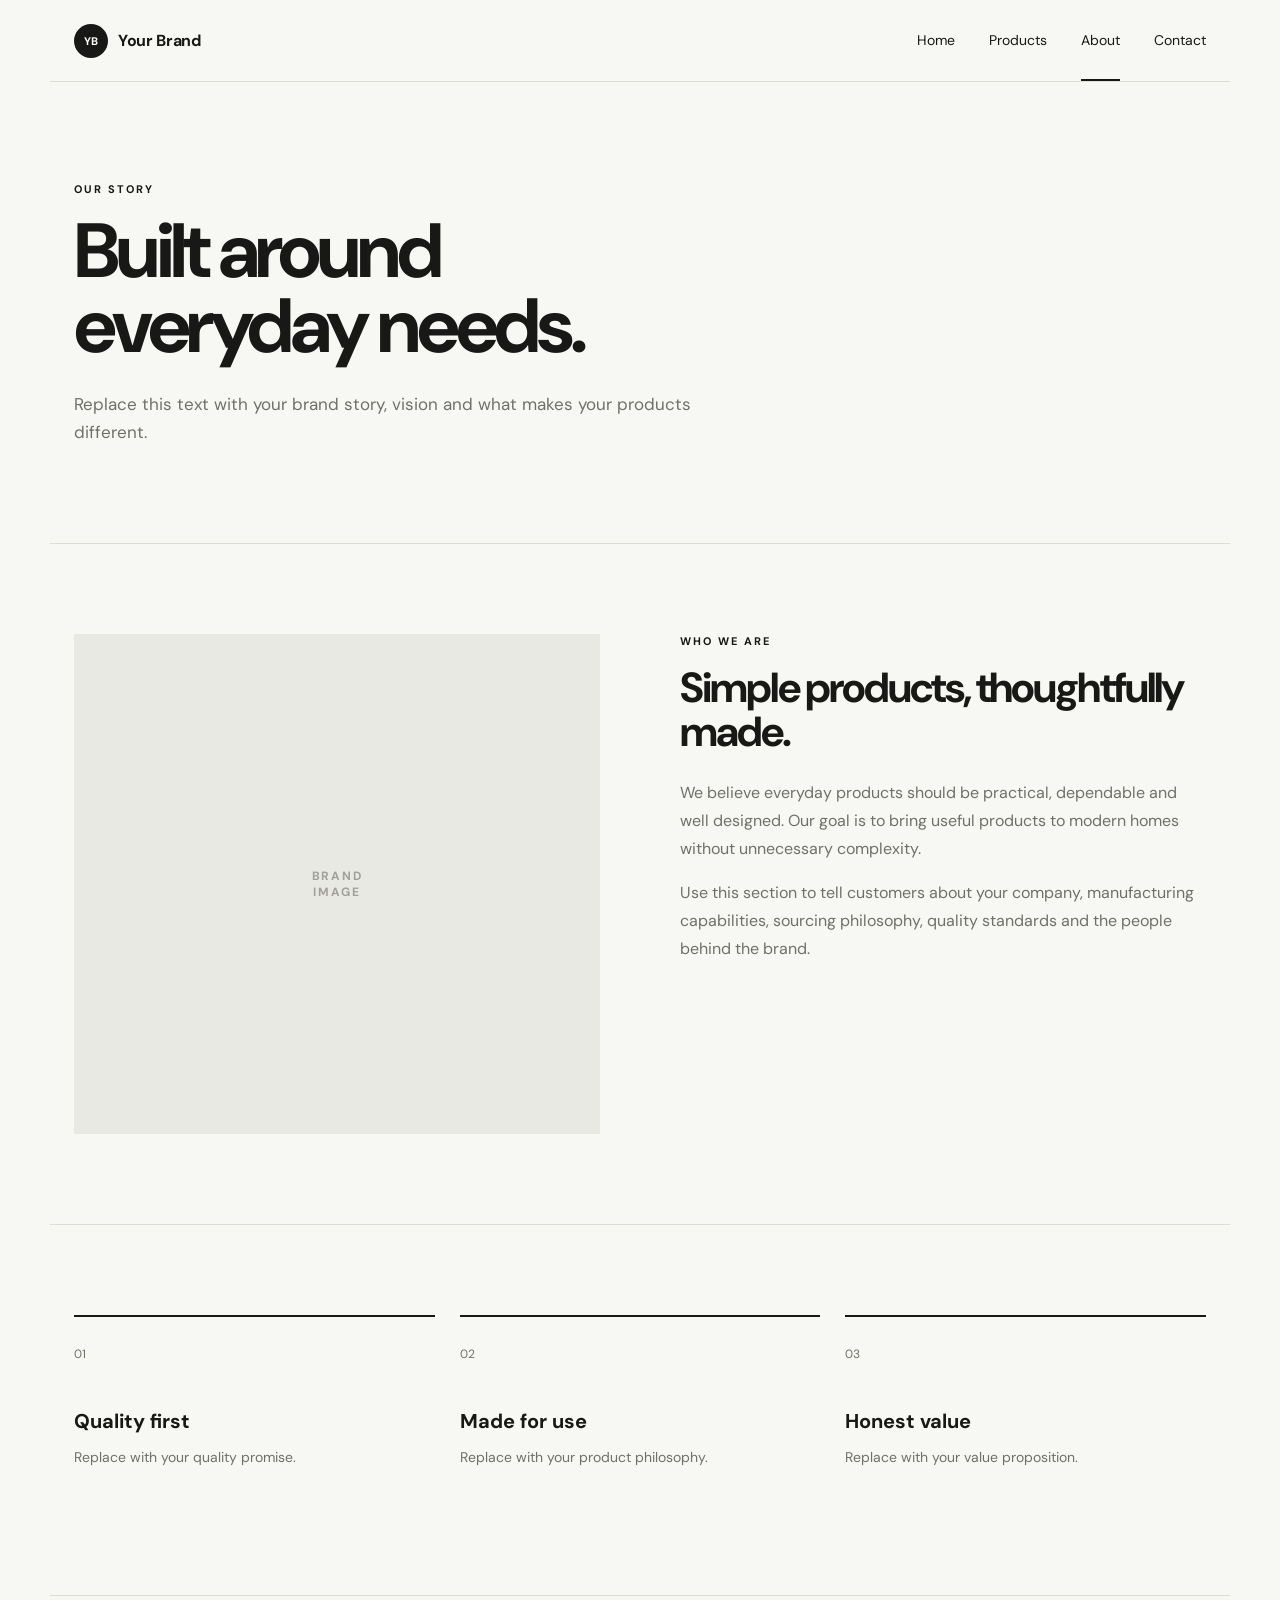
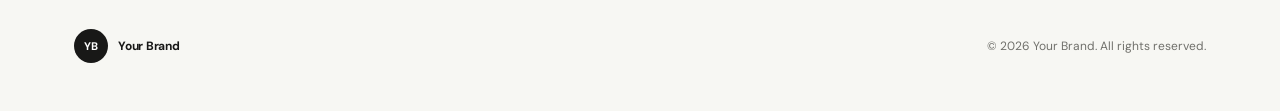
==== commit 649f94da: "changed the template" ====
--- a/about.html
+++ b/about.html
@@ -1,549 +1,20 @@
-<!DOCTYPE html>
-<html lang="en">
-    <head>
-        <meta charset="utf-8">
-        <meta http-equiv="X-UA-Compatible" content="IE=edge">
-        <meta name="viewport" content="width=device-width, initial-scale=1">
-        <!-- The above 3 meta tags *must* come first in the head; any other head content must come *after* these tags -->
-        <title>AutoMe Solutions</title>
-
-        <!-- Bootstrap -->
-        <link href="bootstrap/css/bootstrap.min.css" rel="stylesheet">
-
-        <!--plugins css-->
-        <link href="css/owl.carousel.css" rel="stylesheet">
-        <link href="css/owl.theme.css" rel="stylesheet">
-        <link href="css/flexslider.css" rel="stylesheet">
-        <link href="css/animate.css" rel="stylesheet">
-        <link href="font-awesome/css/font-awesome.min.css" rel="stylesheet">
-        <!--custom css for only medial template-->
-        <link href="css/medical.css" type="text/css" rel="stylesheet">
-
-        <!-- HTML5 shim and Respond.js for IE8 support of HTML5 elements and media queries -->
-        <!-- WARNING: Respond.js doesn't work if you view the page via file:// -->
-        <!--[if lt IE 9]>
-          <script src="https://oss.maxcdn.com/html5shiv/3.7.2/html5shiv.min.js"></script>
-          <script src="https://oss.maxcdn.com/respond/1.4.2/respond.min.js"></script>
-        <![endif]-->
-    </head>
-    <body>
-        <div class="container">
-            <div class="top-bar">
-                <div class="row">
-                    <div class="col-md-7 hidden-xs hidden-sm">
-                        <!--<span><i class="pe-7s-phone"></i> +91 8130883531</span> -->
-                    </div>
-                    <div class="col-md-5 text-right">
-                        <div class="top-bar-right">
-<!--
-                            <a href="#" class="social-icon-sm si-border-round si-facebook">
-                                <i class="fa fa-facebook"></i>
-                                <i class="fa fa-facebook"></i>
-                            </a>
--->
-                            <a href="https://www.linkedin.com/company/autome-solutions/" class="social-icon-sm si-border-round si-twitter">
-                                <i class="fa fa-linkedin"></i>
-                                <i class="fa fa-linkedin"></i>
-                            </a>
-                            <a href="mailto:info@automesolutions.com" class="social-icon-sm si-border-round si-g-plus">
-                                <i class="fa fa-envelope"></i>
-                                <i class="fa fa-envelope"></i>
-                            </a>
-                            <a href="mailto:info@automesolutions.com" class="appointment">Connect with us</a>
-                        </div>
-
-                    </div>
-                </div>
-            </div>
-        </div>
-        <!-- Static navbar -->
-        <nav class="navbar navbar-default navbar-static-top">
-            <div class="container">
-                <div class="navbar-header">
-                    <button type="button" class="navbar-toggle collapsed" data-toggle="collapse" data-target="#navbar" aria-expanded="false" aria-controls="navbar">
-                        <span class="sr-only">Toggle navigation</span>
-                        <span class="icon-bar"></span>
-                        <span class="icon-bar"></span>
-                        <span class="icon-bar"></span>
-                    </button>
-                    <a class="navbar-brand" href="index.html"><img src="img/logo.png" alt=""></a>
-                </div>
-                <div id="navbar" class="navbar-collapse collapse">
-                    <ul class="nav navbar-nav navbar-right">
-                        <li><a href="index.html">Home</a></li>
-                        <li class="active"><a href="about.html">About us</a></li>
-                        <li><a href="services.html">Specializations</a></li>
-                        <!--<li class="dropdown">
-                            <a href="#" class="dropdown-toggle" data-toggle="dropdown" role="button" aria-haspopup="true" aria-expanded="false"> Specialisations <span class="caret"></span></a>
-                            <ul class="dropdown-menu">
-                                <li><a href="services.html">Adobe Experience Manager</a></li>
-                                <li><a href="services.html">Adobe Target</a></li>
-                                <li><a href="services.html">Adobe Analytics </a></li>
-                                <li><a href="services.html">Livefyre Integration</a></li>
-                                <li><a href="services.html">Java / J2EE Projects</a></li>
-                                <li><a href="services.html">UI/UX Design</a></li>
-                                <li><a href="services.html">Progressive web applications </a></li>
-                                <li><a href="services.html">Mobile Applications</a></li>
-                                <li><a href="services.html">Spring</a></li>
-                                <li><a href="services.html">Struts</a></li>
-                                <li><a href="services.html">Digital Marketing Strategy </a></li>
-                                <li><a href="services.html">Omni-channel experience</a></li>
-                                
-                            </ul> -->
-                        </li>
-                        <li><a href="contact.html">Contact us</a></li>
-                    </ul>
-                </div><!--/.nav-collapse -->
-            </div><!--/.container-fluid -->
-        </nav>
-
-<!--
-        <div class="medical-breadcrumb">
-            <div class="container">
-                <div class="row">
-                    <div class="col-md-6">
-                        <h2>About us</h2>
-                    </div>
-                </div>
-            </div>
-        </div>
--->
-        <div class="parallax" data-stellar-background-ratio="0.5"></div>
-        <div class="divide70"></div>
-
-        <div class="container about-page">
-            <div class="row">
-                <div class="col-md-12">
-                    <h1>Welcome to <strong>AutoMe Solutions</strong></h1>
-                    <p class="lead">
-                        Are you struggling to innovate and grow due to fragmented technology landscape, constant product evolution and changing consumer preferences? Digital technologies have surely changed the way businesses operate. We can help you! We transform businesses leveraging cutting edge Digital Technologies, Experience Design, Cloud and Data Analytics.
-                    </p>
-                    <p class="lead">
-                        AutoMe Solutions is a new age digital technology company that specializes in entire breadth of technology driven digital marketing . We leverage the power of compelling experience design, cutting-edge digital technologies and cloud to build disruptive web and mobile products and enable digital transformation for businesses.Our experts have worked for world's leading IT companies for clients across various domains in Retail, healthcare, banking, finance & education.
-                    </p>
-                    <br />
-
-                </div>
-                
-            </div><!--end row-->
-            <div class="row">
-                <div class="col-md-5 margin30">
-                    <!--bootstrap carousel slider-->
-                    <img src="img/icon.png" style="max-width: 260px;" />
-<!--
-                    <div id="about-carousel" class="carousel slide" data-ride="carousel">
-
-                        <ol class="carousel-indicators">
-                            <li data-target="#about-carousel" data-slide-to="0" class="active"></li>
-                            <li data-target="#about-carousel" data-slide-to="1"></li>
-                            <li data-target="#about-carousel" data-slide-to="2"></li>
-                            <li data-target="#about-carousel" data-slide-to="3"></li>
-                        </ol>
-
-
-                        <div class="carousel-inner">
-                            <div class="item active">
-                                <img src="img/medical/sm-1.jpg" alt="img">
-                            </div>
-
-                            <div class="item">
-                                <img src="img/medical/sm-2.jpg" alt="img">
-                            </div>
-
-                            <div class="item">
-                                <img src="img/medical/sm-3.jpg" alt="img">
-                            </div>
-
-                            <div class="item">
-                                <img src="img/medical/sm-4.jpg" alt="img">
-                            </div>
-                        </div>
-                    </div>
--->
-                </div>
-                <div class="col-md-7">
-                    
-                    
-                    <ul class="list-unstyled">
-                       	<li><i class="fa fa-check-square"></i>Adobe Experience Manager</li>
-						<li><i class="fa fa-check-square"></i>Adobe Target</li>
-						<li><i class="fa fa-check-square"></i>Adobe Analytics </li>
-						<li><i class="fa fa-check-square"></i>Adobe Campaign </li>
-						<li><i class="fa fa-check-square"></i>Adobe Livefyre Integration</li>
-						<li><i class="fa fa-check-square"></i>Mobile Applications</li>
-						<li><i class="fa fa-check-square"></i>Java / J2EE Projects</li>
-						<li><i class="fa fa-check-square"></i>UI/UX Design</li>
-						<li><i class="fa fa-check-square"></i>Spring</li>
-						<li><i class="fa fa-check-square"></i>Struts</li>
-						<li><i class="fa fa-check-square"></i>Digital Marketing Strategy </li>
-						<li><i class="fa fa-check-square"></i>Omni-channel experience</li>
-                     
-                    </ul>
-                </div>
-            </div><!--end row-->
-        </div>
-        <div class="divide30"></div>
-       <!-- <div class="team-section">
-            <div class="container">
-                <div class="row">
-                    <div class="col-sm-8 col-sm-offset-2">
-                        <div class="center-title">
-                            <i class="pe-7s-users"></i>
-                            <h2>Meet our <strong>Medical Specialists</strong></h2>
-                            <p>
-                                Lorem ipsum dolor sit amet, consectetuer adipiscing elit, sed diam nonummy nibh euismod tincidunt ut laoreet dolore magna aliquam erat volutpat.
-                            </p>
-                        </div>
-                    </div>
-                </div>
-                <div class="row">
-                    <div class="col-sm-6 col-sm-3 margin30">
-                        <div class="team-col">
-                            <a href="#"><img src="img/medical/team-1.png" class="img-responsive" alt=""></a>
-                            <div class="divide20"></div>
-                            <h3>Dr. Rayan Scott</h3>
-                            <em>Cancer Specialist</em>
-                            <div class="divide20"></div>
-                            <ul class="list-inline">
-                                <li>
-                                    <a href="#" class="social-icon social-icon-sm si-border-round si-facebook">
-                                        <i class="fa fa-facebook"></i>
-                                        <i class="fa fa-facebook"></i>
-                                    </a>
-                                </li>
-                                <li>
-                                    <a href="#" class="social-icon social-icon-sm  si-border-round si-twitter">
-                                        <i class="fa fa-twitter"></i>
-                                        <i class="fa fa-twitter"></i>
-                                    </a>
-                                </li>
-                                <li>
-                                    <a href="#" class="social-icon social-icon-sm  si-border-round si-linkedin">
-                                        <i class="fa fa-linkedin"></i>
-                                        <i class="fa fa-linkedin"></i>
-                                    </a>
-                                </li>
-                            </ul>
-                        </div>
-                    </div> 
-                    <div class="col-sm-6 col-sm-3 margin30">
-                        <div class="team-col">
-                            <a href="#"><img src="img/medical/team-2.png" class="img-responsive" alt=""></a>
-                            <div class="divide20"></div>
-                            <h3>Dr. Dale Smith</h3>
-                            <em>Cancer Specialist</em>
-                            <div class="divide20"></div>
-                            <ul class="list-inline">
-                                <li>
-                                    <a href="#" class="social-icon social-icon-sm si-border-round si-facebook">
-                                        <i class="fa fa-facebook"></i>
-                                        <i class="fa fa-facebook"></i>
-                                    </a>
-                                </li>
-                                <li>
-                                    <a href="#" class="social-icon social-icon-sm  si-border-round si-twitter">
-                                        <i class="fa fa-twitter"></i>
-                                        <i class="fa fa-twitter"></i>
-                                    </a>
-                                </li>
-                                <li>
-                                    <a href="#" class="social-icon social-icon-sm  si-border-round si-linkedin">
-                                        <i class="fa fa-linkedin"></i>
-                                        <i class="fa fa-linkedin"></i>
-                                    </a>
-                                </li>
-                            </ul>
-                        </div>
-                    </div>
-                    <div class="col-sm-6 col-sm-3 margin30">
-                        <div class="team-col">
-                            <a href="#"><img src="img/medical/team-3.png" class="img-responsive" alt=""></a>
-                            <div class="divide20"></div>
-                            <h3>Dr. Nikita Merry</h3>
-                            <em>Dental Specialist</em>
-                            <div class="divide20"></div>
-                            <ul class="list-inline">
-                                <li>
-                                    <a href="#" class="social-icon social-icon-sm si-border-round si-facebook">
-                                        <i class="fa fa-facebook"></i>
-                                        <i class="fa fa-facebook"></i>
-                                    </a>
-                                </li>
-                                <li>
-                                    <a href="#" class="social-icon social-icon-sm  si-border-round si-twitter">
-                                        <i class="fa fa-twitter"></i>
-                                        <i class="fa fa-twitter"></i>
-                                    </a>
-                                </li>
-                                <li>
-                                    <a href="#" class="social-icon social-icon-sm  si-border-round si-linkedin">
-                                        <i class="fa fa-linkedin"></i>
-                                        <i class="fa fa-linkedin"></i>
-                                    </a>
-                                </li>
-                            </ul>
-                        </div>
-                    </div>
-                    <div class="col-sm-6 col-sm-3 margin30">
-                        <div class="team-col">
-                            <a href="#"><img src="img/medical/team-4.png" class="img-responsive" alt=""></a>
-                            <div class="divide20"></div>
-                            <h3>Dr. Seema Sharma</h3>
-                            <em>Cancer Specialist</em>
-                            <div class="divide20"></div>
-                            <ul class="list-inline">
-                                <li>
-                                    <a href="#" class="social-icon social-icon-sm si-border-round si-facebook">
-                                        <i class="fa fa-facebook"></i>
-                                        <i class="fa fa-facebook"></i>
-                                    </a>
-                                </li>
-                                <li>
-                                    <a href="#" class="social-icon social-icon-sm  si-border-round si-twitter">
-                                        <i class="fa fa-twitter"></i>
-                                        <i class="fa fa-twitter"></i>
-                                    </a>
-                                </li>
-                                <li>
-                                    <a href="#" class="social-icon social-icon-sm  si-border-round si-linkedin">
-                                        <i class="fa fa-linkedin"></i>
-                                        <i class="fa fa-linkedin"></i>
-                                    </a>
-                                </li>
-                            </ul>
-                        </div>
-                    </div>
-                </div>
-            </div>
-        </div> -->
-
-<!--
-        <section class="know-more">
-            <div class="container">
-                <div class="row">
-                    <div class="col-sm-6 margin30">
-                        <h3>Take a tour of our medical facility</h3>
-                        <p class="lead">Lorem ipsum dolor sit amet, consectetur adipiscing elit.</p>
-                        <div class="embed-responsive embed-responsive-16by9">
-                            <iframe src="http://player.vimeo.com/video/57175742"></iframe>
-                        </div>
-                    </div>
-                    <div class="col-sm-6 margin30">
-                        <h3>Our Departments</h3>
-                        <p class="lead">Lorem ipsum dolor sit amet, consectetur adipiscing elit.</p>
-
-                        <div class="panel-group collapse-colored-col" id="accordion">
-                            <div class="panel panel-default">
-                                <div class="panel-heading active">
-                                    <h4 class="panel-title">
-                                        <a data-toggle="collapse" data-parent="#accordion" href="#collapseOne">
-                                            Primary health care
-                                        </a>
-                                    </h4>
-                                </div>
-
-                                <div id="collapseOne" class="panel-collapse collapse in">
-                                    <div class="panel-body">
-                                        Lorem ipsum dolor sit amet, consectetur adipiscing elit. Phasellus odio augue, scelerisque eget erat vel, hendrerit feugiat dui. Quisque velit erat, eleifend sed ligula vel, bibendum accumsan justo. Sed in justo ac massa suscipit tincidunt. Integer ac mauris ut dolor lobortis ullamcorper. Duis facilisis vitae odio ut commodo. Etiam et enim est. Sed ultrices hendrerit euismod. Aliquam lobortis rutrum adipiscing.
-                                    </div>
-                                </div>
-                            </div>
-
-                            <div class="panel panel-default">
-                                <div class="panel-heading">
-                                    <h4 class="panel-title">
-                                        <a data-toggle="collapse" data-parent="#accordion" href="#collapseTwo">
-                                            Dental clinic
-                                        </a>
-                                    </h4>
-                                </div>
-
-                                <div id="collapseTwo" class="panel-collapse collapse">
-                                    <div class="panel-body">
-                                        Praesent rutrum arcu lacus, nec consectetur mauris pellentesque sit amet. Nulla facilisi. Donec tempor nunc in varius fermentum. Nulla eget vulputate neque. Sed ultricies viverra augue, ut accumsan metus malesuada id. Cras ultrices arcu nec mauris consequat, viverra accumsan enim vulputate. Nunc auctor, dolor et aliquet consequat, sapien leo viverra felis, ac gravida purus libero sit amet eros. Nam iaculis augue vitae rhoncus elementum. In hac habitasse platea dictumst. Morbi aliquet adipiscing elit, at convallis massa fringilla et.
-                                    </div>
-                                </div>
-                            </div>
-
-                            <div class="panel panel-default">
-                                <div class="panel-heading">
-                                    <h4 class="panel-title">
-                                        <a data-toggle="collapse" data-parent="#accordion" href="#collapseThree">
-                                            Cancer center
-                                        </a>
-                                    </h4>
-                                </div>
-
-                                <div id="collapseThree" class="panel-collapse collapse">
-                                    <div class="panel-body">
-                                        Phasellus mattis dignissim neque vel tincidunt. Nam posuere nisl at erat mollis euismod. Cras diam diam, luctus vitae metus vitae, porttitor porttitor lorem. Integer feugiat justo in lectus dignissim consectetur. Aliquam vel fringilla neque. Pellentesque eget arcu ac ante pulvinar malesuada et id erat. Praesent mattis porta arcu placerat pellentesque. Maecenas ullamcorper dui non est elementum aliquam.
-                                    </div>
-                                </div>
-                            </div>
-
-                            <div class="panel panel-default">
-                                <div class="panel-heading">
-                                    <h4 class="panel-title">
-                                        <a data-toggle="collapse" data-parent="#accordion" href="#collapseFour">
-                                            Basic Documentation
-                                        </a>
-                                    </h4>
-                                </div>
-
-                                <div id="collapseFour" class="panel-collapse collapse">
-                                    <div class="panel-body">
-                                        Cras sed nunc eu lectus feugiat ultricies lobortis eget mi. Nam et nulla venenatis, luctus lacus eget, pharetra lacus. Nam facilisis congue nibh et iaculis. Class aptent taciti sociosqu ad litora torquent per conubia nostra, per inceptos himenaeos. Sed vel commodo lectus. Curabitur tellus nunc, bibendum viverra quam sed, tempor posuere dui. Aliquam a lectus ligula. Mauris congue, urna ac ullamcorper dapibus, lacus sapien consectetur tortor, vel semper ligula eros ut urna. Quisque egestas et lectus in faucibus.
-                                    </div>
-                                </div>
-                            </div>
-                        </div>
-                    </div>
-                </div>
-            </div>
-        </section>
--->
-        <!--know more section end-->
-<!--
-        <section class="testimonials">
-            <div class="container">
-                <div class="center-title">
-                    <i class="pe-7s-comment"></i>
-                    <h2>What they <strong>Say?</strong></h2>                        
-                </div>
-                <div class="row">
-                    <div class="col-sm-8 col-sm-offset-2 text-center">
-                        <div class="testi-slides">
-                            <ul class="slides">
-                                <li>
-                                    <img src="img/medical/team-1.png" alt="">
-                                    <h4>Peter Donald</h4>
-                                    <em>Heart Specialist</em>
-
-                                    <p>
-                                        Lorem ipsum dolor sit amet, consectetuer adipiscing elit, sed diam nonummy nibh euismod tincidunt ut laoreet dolore magna aliquam erat volutpat.
-                                    </p>
-                                </li>
-                                <li>
-                                    <img src="img/medical/team-2.png" alt="">
-                                    <h4>Peter Donald</h4>
-                                    <em>Heart Specialist</em>
-
-                                    <p>
-                                        Lorem ipsum dolor sit amet, consectetuer adipiscing elit, sed diam nonummy nibh euismod tincidunt ut laoreet dolore magna aliquam erat volutpat.
-                                    </p>
-                                </li>
-                                <li>
-                                    <img src="img/medical/team-3.png" alt="">
-                                    <h4>Peter Donald</h4>
-                                    <em>Heart Specialist</em>
-
-                                    <p>
-                                        Lorem ipsum dolor sit amet, consectetuer adipiscing elit, sed diam nonummy nibh euismod tincidunt ut laoreet dolore magna aliquam erat volutpat.
-                                    </p>
-                                </li>
-                            </ul>
-                        </div>
-                    </div>
-                </div>
-            </div>
-        </section>
--->
-        <!--testimonials end-->
-
-
-
-<!--
-        <div class="cta">
-            <div class="container">
-                <div class="row">
-                    <div class="col-md-8 text-center">
-                        <h3>Take a tour of our medical facility</h3>
-                    </div>
-                    <div class="col-md-4 text-center">
-                        <a href="#" class="btn btn-white-border btn-lg">Make an appointment</a>
-                    </div>
-                </div>
-            </div>
-        </div>
--->
-        <footer class="footer">
-            <div class="container">
-                <div class="row">
-                    
-					<div class="col-md-3 margin30">
-                        <h3>Quick links</h3>
-                        <ul class="list-unstyled quick-links">
-                            <li><a href="index.html">Home</a></li>
-                            <li><a href="about.html">About us</a></li>
-                            <li><a href="contact.html">Contact</a></li>
-                            <li><a href="#">Privacy & policy</a></li>
-                            <li><a href="#">Terms & conditions</a></li>
-                        </ul>
-                    </div>
-                    <div class="col-md-3 margin30">
-                        <h3>Our Services</h3>
-                        <ul class="list-unstyled latest-news">
-                            
-                            <li>
-                                <a href="#">Digital Marketing</a>
-                            </li>
-                            <li>
-                                <a href="#">Digital Asset Management</a>
-                            </li>  
-                            <li>
-                                <a href="#">Digital Transformation</a>
-                            </li>
-                            <li>
-                                <a href="#">Creative Experience Design</a>
-                            </li>                        
-                        </ul>
-                    </div>
-                    <div class="col-md-3 margin30">
-                        <h3>Quick Contact</h3>
-                        <ul class="list-unstyled contact-details">
-                            <li class="clearfix">
-                                <i class="pe-7s-home"></i>
-                                <p>
-                                    C 502, E 10 B SECTOR-61, NOIDA, Gautam Buddha Nagar, Uttar Pradesh 201301
-                                </p>
-                            </li>
-                        <!--     <li class="clearfix">
-                                <i class="pe-7s-phone"></i>
-                                <p>
-                                    +91 8130883531
-                                </p>
-                            </li> -->
-                            <li class="clearfix">
-                                <i class="pe-7s-mail"></i>
-                                <p>
-                                    info@automesolutions.com
-                                </p>
-                            </li>
-                        </ul>
-                    </div>
-                    <div class="col-md-3 margin30 foot_logo" >
-                        <img src="img/logo_white.png"  />
-                        
-
-                    </div><!--col-->
-                </div>
-            </div>
-            <div class="footer-copyright">
-                <div class="container">
-                    <span>Copyright &copy; 2023. All right reserved.</span>
-                </div>
-            </div>
-        </footer>
-         
-                         <script src="js/jquery.min.js"></script>
-          <script src="js/jquery-migrate.min.js"></script>
-        <script src="bootstrap/js/bootstrap.min.js"></script>
-        <script src="js/pace.min.js" type="text/javascript"></script>
-        <script src="js/jquery.flexslider-min.js" type="text/javascript"></script>
-        <script src="js/jquery.stellar.min.js" type="text/javascript"></script>
-        <script src="js/jquery.magnific-popup.min.js" type="text/javascript"></script>
-        <script src="js/wow.min.js" type="text/javascript"></script>
-        <script src="js/medical-custom.js" type="text/javascript"></script>
-
-    </body>
-</html>+<!doctype html>
+<html lang="en">
+<head><meta charset="utf-8"><meta name="viewport" content="width=device-width, initial-scale=1"><title>About | Your Brand</title><link rel="stylesheet" href="style.css"></head>
+<body>
+<header class="site-header"><a class="logo" href="index.html"><span class="logo-mark">YB</span><span>Your Brand</span></a><nav><a href="index.html">Home</a><a href="products.html">Products</a><a class="active" href="about.html">About</a><a href="contact.html">Contact</a></nav><button class="menu">☰</button></header>
+<main>
+<section class="page-hero"><p class="eyebrow">OUR STORY</p><h1>Built around<br>everyday needs.</h1><p>Replace this text with your brand story, vision and what makes your products different.</p></section>
+<section class="about-layout section">
+  <div class="about-image">BRAND<br>IMAGE</div>
+  <div><p class="eyebrow">WHO WE ARE</p><h2>Simple products, thoughtfully made.</h2><p>We believe everyday products should be practical, dependable and well designed. Our goal is to bring useful products to modern homes without unnecessary complexity.</p><p>Use this section to tell customers about your company, manufacturing capabilities, sourcing philosophy, quality standards and the people behind the brand.</p></div>
+</section>
+<section class="values section">
+  <div><span>01</span><h3>Quality first</h3><p>Replace with your quality promise.</p></div>
+  <div><span>02</span><h3>Made for use</h3><p>Replace with your product philosophy.</p></div>
+  <div><span>03</span><h3>Honest value</h3><p>Replace with your value proposition.</p></div>
+</section>
+</main>
+<footer><div class="logo"><span class="logo-mark">YB</span><span>Your Brand</span></div><p>© 2026 Your Brand. All rights reserved.</p></footer>
+<script src="script.js"></script>
+</body></html>
--- a/style.css
+++ b/style.css
@@ -0,0 +1,5 @@
+@import url('https://fonts.googleapis.com/css2?family=DM+Sans:wght@400;500;600;700&family=Playfair+Display:ital,wght@0,500;0,600;1,500&display=swap');
+:root{--ink:#181817;--muted:#70706b;--line:#deded7;--paper:#f7f7f3;--accent:#dce7d4;--max:1180px}
+*{box-sizing:border-box}html{scroll-behavior:smooth}body{margin:0;background:var(--paper);color:var(--ink);font-family:"DM Sans",Arial,sans-serif}a{color:inherit;text-decoration:none}.site-header{height:82px;max-width:var(--max);margin:auto;padding:0 24px;display:flex;align-items:center;justify-content:space-between;border-bottom:1px solid var(--line)}.logo{display:flex;align-items:center;gap:10px;font-weight:700;letter-spacing:-.02em}.logo-mark{display:grid;place-items:center;width:34px;height:34px;background:var(--ink);color:white;border-radius:50%;font-size:11px}.site-header nav{display:flex;gap:34px;font-size:14px}.site-header nav a{padding:30px 0;border-bottom:2px solid transparent}.site-header nav a.active{border-color:var(--ink)}.menu{display:none;background:none;border:0;font-size:24px}
+.hero{max-width:var(--max);margin:auto;padding:85px 24px 100px;display:grid;grid-template-columns:1.05fr .95fr;gap:70px;align-items:center}.eyebrow{font-size:11px;letter-spacing:.18em;font-weight:700;margin:0 0 18px}.hero h1,.page-hero h1{font-size:clamp(48px,6vw,78px);line-height:.98;letter-spacing:-.055em;margin:0 0 25px}.hero h1 em,.page-hero h1 em{font-family:"Playfair Display",serif;font-weight:500}.lead{font-size:18px;line-height:1.65;color:var(--muted);max-width:570px}.button{display:inline-flex;gap:24px;align-items:center;margin-top:20px;background:var(--ink);color:white;padding:16px 21px;border:0;font:600 13px "DM Sans";cursor:pointer}.hero-card{background:var(--accent);padding:28px;min-height:490px}.placeholder-image,.product-image,.about-image{height:100%;min-height:430px;display:grid;place-items:center;text-align:center;background:#e9e9e3;color:#a1a19a;font-size:12px;letter-spacing:.15em;font-weight:700}.section{max-width:var(--max);margin:auto;padding:90px 24px}.intro{display:grid;grid-template-columns:1fr 1fr;gap:80px;border-top:1px solid var(--line)}h2{font-size:42px;line-height:1.05;letter-spacing:-.045em;margin:0}.intro>p{color:var(--muted);font-size:17px;line-height:1.7;margin-top:4px}.section-heading{display:flex;justify-content:space-between;align-items:end;margin-bottom:35px}.section-heading a{font-size:13px;font-weight:600}.product-grid{display:grid;grid-template-columns:repeat(3,1fr);gap:24px}.product-image{min-height:360px;margin-bottom:20px}.product-card h3{margin:0 0 8px;font-size:16px}.product-card p{color:var(--muted);font-size:13px;line-height:1.5;margin:0}.statement{background:var(--accent);padding:90px 24px;text-align:center}.statement p{max-width:850px;margin:auto;font:italic 36px/1.3 "Playfair Display",serif}.page-hero{max-width:var(--max);margin:auto;padding:100px 24px 80px}.page-hero p:last-child{max-width:650px;color:var(--muted);font-size:17px;line-height:1.65}.filters{display:flex;gap:10px;margin-bottom:40px}.filter{border:1px solid var(--line);background:transparent;padding:10px 18px;border-radius:100px;cursor:pointer}.filter.active{background:var(--ink);color:white;border-color:var(--ink)}.catalog-grid .product-image{min-height:330px}.tag{font-size:10px;letter-spacing:.15em;font-weight:700;color:#777;margin-bottom:9px}.about-layout{display:grid;grid-template-columns:1fr 1fr;gap:80px;border-top:1px solid var(--line)}.about-image{min-height:500px}.about-layout h2{margin-bottom:25px}.about-layout p:not(.eyebrow){color:var(--muted);line-height:1.75}.values{display:grid;grid-template-columns:repeat(3,1fr);gap:25px;border-top:1px solid var(--line)}.values>div{padding:25px 0;border-top:2px solid var(--ink)}.values span{font-size:12px;color:var(--muted)}.values h3{margin:45px 0 10px;font-size:20px}.values p{color:var(--muted);font-size:14px}.contact-layout{display:grid;grid-template-columns:.8fr 1.2fr;gap:100px;border-top:1px solid var(--line)}.contact-details{display:flex;flex-direction:column;gap:50px}.contact-details a,.contact-details p{font-size:18px;margin:0}.contact-details .eyebrow{display:block;margin-bottom:10px;color:var(--muted)}form{display:flex;flex-direction:column;gap:22px}label{font-size:13px;font-weight:600;display:flex;flex-direction:column;gap:9px}input,textarea{font:400 15px "DM Sans";border:1px solid var(--line);background:white;padding:14px;outline:none}input:focus,textarea:focus{border-color:var(--ink)}form .button{align-self:flex-start}.form-note{font-size:11px;color:var(--muted)}footer{max-width:var(--max);margin:auto;border-top:1px solid var(--line);padding:30px 24px 45px;display:flex;justify-content:space-between;align-items:center;font-size:12px;color:var(--muted)}footer .logo{color:var(--ink)}
+@media(max-width:760px){.site-header{height:70px}.site-header nav{display:none}.menu{display:block}.hero{grid-template-columns:1fr;padding-top:55px;gap:40px}.hero-card{min-height:330px}.placeholder-image{min-height:275px}.intro,.about-layout,.contact-layout{grid-template-columns:1fr;gap:40px}.product-grid,.values{grid-template-columns:1fr}.product-image{min-height:320px}.section{padding:65px 24px}.page-hero{padding:65px 24px 50px}.page-hero h1{font-size:54px}.filters{overflow:auto}.statement p{font-size:28px}footer{align-items:flex-start;gap:20px;flex-direction:column}}
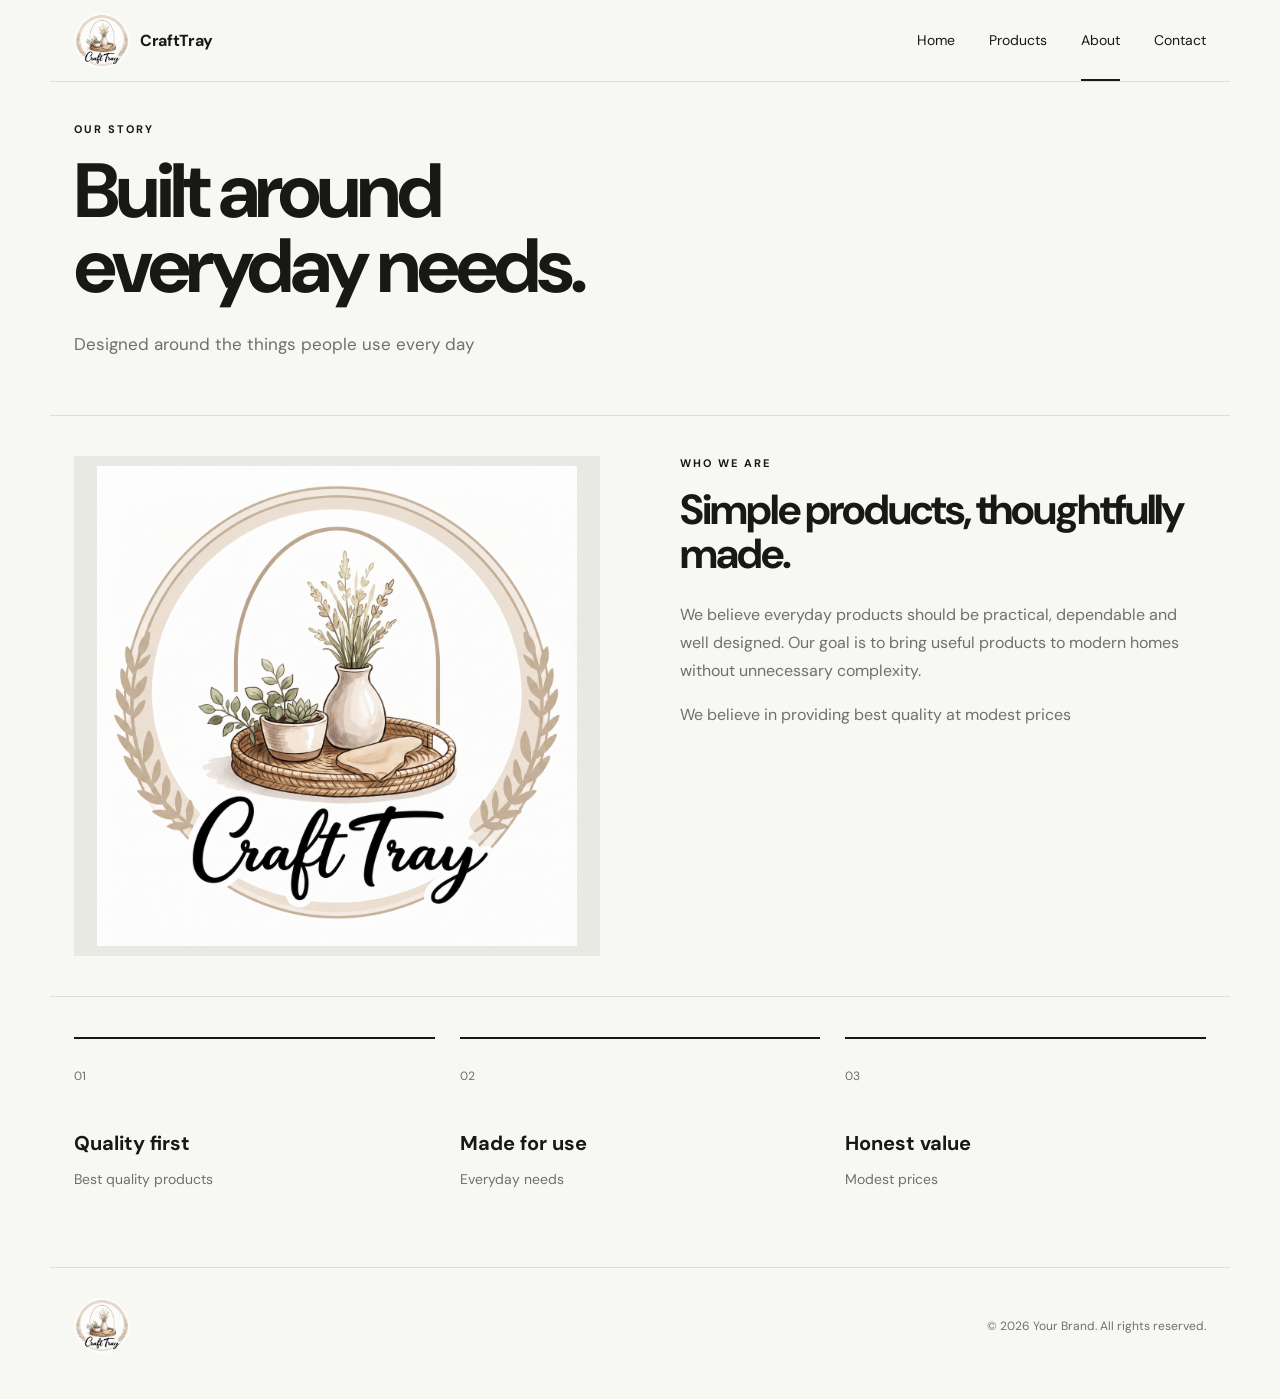
==== commit 6649d602: "Made complete changes" ====
--- a/about.html
+++ b/about.html
@@ -1,20 +1,64 @@
 <!doctype html>
 <html lang="en">
-<head><meta charset="utf-8"><meta name="viewport" content="width=device-width, initial-scale=1"><title>About | Your Brand</title><link rel="stylesheet" href="style.css"></head>
+
+<head>
+  <meta charset="utf-8">
+  <meta name="viewport" content="width=device-width, initial-scale=1">
+  <title>About | Your Brand</title>
+  <link rel="stylesheet" href="style.css">
+</head>
+
 <body>
-<header class="site-header"><a class="logo" href="index.html"><span class="logo-mark">YB</span><span>Your Brand</span></a><nav><a href="index.html">Home</a><a href="products.html">Products</a><a class="active" href="about.html">About</a><a href="contact.html">Contact</a></nav><button class="menu">☰</button></header>
-<main>
-<section class="page-hero"><p class="eyebrow">OUR STORY</p><h1>Built around<br>everyday needs.</h1><p>Replace this text with your brand story, vision and what makes your products different.</p></section>
-<section class="about-layout section">
-  <div class="about-image">BRAND<br>IMAGE</div>
-  <div><p class="eyebrow">WHO WE ARE</p><h2>Simple products, thoughtfully made.</h2><p>We believe everyday products should be practical, dependable and well designed. Our goal is to bring useful products to modern homes without unnecessary complexity.</p><p>Use this section to tell customers about your company, manufacturing capabilities, sourcing philosophy, quality standards and the people behind the brand.</p></div>
-</section>
-<section class="values section">
-  <div><span>01</span><h3>Quality first</h3><p>Replace with your quality promise.</p></div>
-  <div><span>02</span><h3>Made for use</h3><p>Replace with your product philosophy.</p></div>
-  <div><span>03</span><h3>Honest value</h3><p>Replace with your value proposition.</p></div>
-</section>
-</main>
-<footer><div class="logo"><span class="logo-mark">YB</span><span>Your Brand</span></div><p>© 2026 Your Brand. All rights reserved.</p></footer>
-<script src="script.js"></script>
-</body></html>+  <header class="site-header">
+    <a class="logo" href="index.html">
+      <div class="logo-top-nav">
+        <img src="images/crafttray-logo.png" alt="CraftTray Logo">
+      </div>
+      <div class="logo-top-nav-text">CraftTray</div>
+    </a>
+    <nav><a href="index.html">Home</a><a href="products.html">Products</a><a class="active"
+        href="about.html">About</a><a href="contact.html">Contact</a></nav><button class="menu">☰</button>
+  </header>
+  <main>
+    <section class="page-hero">
+      <p class="eyebrow">OUR STORY</p>
+      <h1>Built around<br>everyday needs.</h1>
+      <p>Designed around the things people use every day</p>
+    </section>
+    <section class="about-layout section">
+      <div class="about-image"><img src="images/crafttray-logo.png" alt="CraftTray Brand" height="480px" width="480px">
+      </div>
+      <div>
+        <p class="eyebrow">WHO WE ARE</p>
+        <h2>Simple products, thoughtfully made.</h2>
+        <p>We believe everyday products should be practical, dependable and well designed. Our goal is to bring useful
+          products to modern homes without unnecessary complexity.</p>
+        <p>We believe in providing best quality at modest prices</p>
+      </div>
+    </section>
+    <section class="values section">
+      <div><span>01</span>
+        <h3>Quality first</h3>
+        <p>Best quality products</p>
+      </div>
+      <div><span>02</span>
+        <h3>Made for use</h3>
+        <p>Everyday needs</p>
+      </div>
+      <div><span>03</span>
+        <h3>Honest value</h3>
+        <p>Modest prices</p>
+      </div>
+    </section>
+  </main>
+  <footer>
+      <div class="logo-footer">
+        <img src="images/crafttray-logo.png" alt="CraftTray Logo">
+      </div>
+    </div>
+    <p>© 2026 Your Brand. All rights reserved.</p>
+  </footer>
+  <script src="script.js"></script>
+</body>
+
+</html>
--- a/style.css
+++ b/style.css
@@ -1,5 +1,501 @@
 @import url('https://fonts.googleapis.com/css2?family=DM+Sans:wght@400;500;600;700&family=Playfair+Display:ital,wght@0,500;0,600;1,500&display=swap');
-:root{--ink:#181817;--muted:#70706b;--line:#deded7;--paper:#f7f7f3;--accent:#dce7d4;--max:1180px}
-*{box-sizing:border-box}html{scroll-behavior:smooth}body{margin:0;background:var(--paper);color:var(--ink);font-family:"DM Sans",Arial,sans-serif}a{color:inherit;text-decoration:none}.site-header{height:82px;max-width:var(--max);margin:auto;padding:0 24px;display:flex;align-items:center;justify-content:space-between;border-bottom:1px solid var(--line)}.logo{display:flex;align-items:center;gap:10px;font-weight:700;letter-spacing:-.02em}.logo-mark{display:grid;place-items:center;width:34px;height:34px;background:var(--ink);color:white;border-radius:50%;font-size:11px}.site-header nav{display:flex;gap:34px;font-size:14px}.site-header nav a{padding:30px 0;border-bottom:2px solid transparent}.site-header nav a.active{border-color:var(--ink)}.menu{display:none;background:none;border:0;font-size:24px}
-.hero{max-width:var(--max);margin:auto;padding:85px 24px 100px;display:grid;grid-template-columns:1.05fr .95fr;gap:70px;align-items:center}.eyebrow{font-size:11px;letter-spacing:.18em;font-weight:700;margin:0 0 18px}.hero h1,.page-hero h1{font-size:clamp(48px,6vw,78px);line-height:.98;letter-spacing:-.055em;margin:0 0 25px}.hero h1 em,.page-hero h1 em{font-family:"Playfair Display",serif;font-weight:500}.lead{font-size:18px;line-height:1.65;color:var(--muted);max-width:570px}.button{display:inline-flex;gap:24px;align-items:center;margin-top:20px;background:var(--ink);color:white;padding:16px 21px;border:0;font:600 13px "DM Sans";cursor:pointer}.hero-card{background:var(--accent);padding:28px;min-height:490px}.placeholder-image,.product-image,.about-image{height:100%;min-height:430px;display:grid;place-items:center;text-align:center;background:#e9e9e3;color:#a1a19a;font-size:12px;letter-spacing:.15em;font-weight:700}.section{max-width:var(--max);margin:auto;padding:90px 24px}.intro{display:grid;grid-template-columns:1fr 1fr;gap:80px;border-top:1px solid var(--line)}h2{font-size:42px;line-height:1.05;letter-spacing:-.045em;margin:0}.intro>p{color:var(--muted);font-size:17px;line-height:1.7;margin-top:4px}.section-heading{display:flex;justify-content:space-between;align-items:end;margin-bottom:35px}.section-heading a{font-size:13px;font-weight:600}.product-grid{display:grid;grid-template-columns:repeat(3,1fr);gap:24px}.product-image{min-height:360px;margin-bottom:20px}.product-card h3{margin:0 0 8px;font-size:16px}.product-card p{color:var(--muted);font-size:13px;line-height:1.5;margin:0}.statement{background:var(--accent);padding:90px 24px;text-align:center}.statement p{max-width:850px;margin:auto;font:italic 36px/1.3 "Playfair Display",serif}.page-hero{max-width:var(--max);margin:auto;padding:100px 24px 80px}.page-hero p:last-child{max-width:650px;color:var(--muted);font-size:17px;line-height:1.65}.filters{display:flex;gap:10px;margin-bottom:40px}.filter{border:1px solid var(--line);background:transparent;padding:10px 18px;border-radius:100px;cursor:pointer}.filter.active{background:var(--ink);color:white;border-color:var(--ink)}.catalog-grid .product-image{min-height:330px}.tag{font-size:10px;letter-spacing:.15em;font-weight:700;color:#777;margin-bottom:9px}.about-layout{display:grid;grid-template-columns:1fr 1fr;gap:80px;border-top:1px solid var(--line)}.about-image{min-height:500px}.about-layout h2{margin-bottom:25px}.about-layout p:not(.eyebrow){color:var(--muted);line-height:1.75}.values{display:grid;grid-template-columns:repeat(3,1fr);gap:25px;border-top:1px solid var(--line)}.values>div{padding:25px 0;border-top:2px solid var(--ink)}.values span{font-size:12px;color:var(--muted)}.values h3{margin:45px 0 10px;font-size:20px}.values p{color:var(--muted);font-size:14px}.contact-layout{display:grid;grid-template-columns:.8fr 1.2fr;gap:100px;border-top:1px solid var(--line)}.contact-details{display:flex;flex-direction:column;gap:50px}.contact-details a,.contact-details p{font-size:18px;margin:0}.contact-details .eyebrow{display:block;margin-bottom:10px;color:var(--muted)}form{display:flex;flex-direction:column;gap:22px}label{font-size:13px;font-weight:600;display:flex;flex-direction:column;gap:9px}input,textarea{font:400 15px "DM Sans";border:1px solid var(--line);background:white;padding:14px;outline:none}input:focus,textarea:focus{border-color:var(--ink)}form .button{align-self:flex-start}.form-note{font-size:11px;color:var(--muted)}footer{max-width:var(--max);margin:auto;border-top:1px solid var(--line);padding:30px 24px 45px;display:flex;justify-content:space-between;align-items:center;font-size:12px;color:var(--muted)}footer .logo{color:var(--ink)}
-@media(max-width:760px){.site-header{height:70px}.site-header nav{display:none}.menu{display:block}.hero{grid-template-columns:1fr;padding-top:55px;gap:40px}.hero-card{min-height:330px}.placeholder-image{min-height:275px}.intro,.about-layout,.contact-layout{grid-template-columns:1fr;gap:40px}.product-grid,.values{grid-template-columns:1fr}.product-image{min-height:320px}.section{padding:65px 24px}.page-hero{padding:65px 24px 50px}.page-hero h1{font-size:54px}.filters{overflow:auto}.statement p{font-size:28px}footer{align-items:flex-start;gap:20px;flex-direction:column}}
+
+:root {
+    --ink: #181817;
+    --muted: #70706b;
+    --line: #deded7;
+    --paper: #f7f7f3;
+    --accent: #dce7d4;
+    --max: 1180px
+}
+
+* {
+    box-sizing: border-box
+}
+
+html {
+    scroll-behavior: smooth
+}
+
+body {
+    margin: 0;
+    background: var(--paper);
+    color: var(--ink);
+    font-family: "DM Sans", Arial, sans-serif
+}
+
+a {
+    color: inherit;
+    text-decoration: none
+}
+
+.site-header {
+    height: 82px;
+    max-width: var(--max);
+    margin: auto;
+    padding: 0 24px;
+    display: flex;
+    align-items: center;
+    justify-content: space-between;
+    border-bottom: 1px solid var(--line)
+}
+
+.logo {
+    display: flex;
+    align-items: center;
+    gap: 10px;
+    font-weight: 700;
+    letter-spacing: -.02em
+}
+
+.logo-top-nav img {
+    display: grid;
+    place-items: center;
+    width: 56px;
+    height: 56px;
+    background: var(--ink);
+    color: white;
+    border-radius: 50%;
+    font-size: 11px
+}
+
+.site-header nav {
+    display: flex;
+    gap: 34px;
+    font-size: 14px
+}
+
+.site-header nav a {
+    padding: 30px 0;
+    border-bottom: 2px solid transparent
+}
+
+.site-header nav a.active {
+    border-color: var(--ink)
+}
+
+.menu {
+    display: none;
+    background: none;
+    border: 0;
+    font-size: 24px
+}
+
+.hero {
+    max-width: var(--max);
+    margin: auto;
+    padding: 40px 24px 40px;
+    display: grid;
+    grid-template-columns: 1.05fr .95fr;
+    gap: 70px;
+    align-items: center
+}
+
+.quick-commerce {
+    text-align: right;
+}
+
+.quick-commerce img {
+    height: 80px;
+    width: 80px;
+}
+
+.quick-commerce .commerce-cta {
+    /* text-decoration: underline; */
+    font-size: 13px;
+}
+
+.eyebrow {
+    font-size: 11px;
+    letter-spacing: .18em;
+    font-weight: 700;
+    margin: 0 0 18px
+}
+
+.hero h1,
+.page-hero h1 {
+    font-size: clamp(48px, 6vw, 78px);
+    line-height: .98;
+    letter-spacing: -.055em;
+    margin: 0 0 25px
+}
+
+.hero h1 em,
+.page-hero h1 em {
+    font-family: "Playfair Display", serif;
+    font-weight: 500
+}
+
+.lead {
+    font-size: 18px;
+    line-height: 1.65;
+    color: var(--muted);
+    max-width: 570px
+}
+
+.button {
+    display: inline-flex;
+    gap: 24px;
+    align-items: center;
+    margin-top: 20px;
+    background: var(--ink);
+    color: white;
+    padding: 16px 21px;
+    border: 0;
+    font: 600 13px "DM Sans";
+    cursor: pointer
+}
+
+.hero-card {
+    background: var(--accent);
+    padding: 28px;
+    min-height: 490px
+}
+
+.placeholder-image,
+.product-image,
+.about-image {
+    /* height: 100%; */
+    min-height: 430px;
+    display: grid;
+    place-items: center;
+    text-align: center;
+    background: #e9e9e3;
+    color: #a1a19a;
+    font-size: 12px;
+    letter-spacing: .15em;
+    font-weight: 700
+}
+
+.section {
+    max-width: var(--max);
+    margin: auto;
+    padding: 40px 24px;
+    border-top: 1px solid var(--line);
+}
+
+.catalog-section {
+    max-width: var(--max);
+    margin: auto;
+    padding: 20px 24px;
+}
+
+.intro {
+    display: grid;
+    grid-template-columns: 1fr 1fr;
+    gap: 80px;
+    border-top: 1px solid var(--line)
+}
+
+h2 {
+    font-size: 42px;
+    line-height: 1.05;
+    letter-spacing: -.045em;
+    margin: 0
+}
+
+.intro>p {
+    color: var(--muted);
+    font-size: 17px;
+    line-height: 1.7;
+    margin-top: 4px
+}
+
+.section-heading {
+    display: flex;
+    justify-content: space-between;
+    align-items: end;
+    margin-bottom: 35px
+}
+
+.section-heading a {
+    font-size: 13px;
+    font-weight: 600
+}
+
+.product-grid {
+    display: grid;
+    grid-template-columns: repeat(3, 1fr);
+    gap: 24px
+}
+
+.product-image {
+    min-height: 360px;
+    margin-bottom: 20px
+}
+
+.product-image img{
+    height: 360px;
+    width: 360px
+}
+
+.product-card h3 {
+    margin: 0 0 8px;
+    font-size: 16px
+}
+
+.product-card p {
+    color: var(--muted);
+    font-size: 13px;
+    line-height: 1.5;
+    margin: 0
+}
+
+.statement {
+    background: var(--accent);
+    padding: 90px 24px;
+    text-align: center
+}
+
+.statement p {
+    max-width: 850px;
+    margin: auto;
+    font: italic 36px/1.3 "Playfair Display", serif
+}
+
+.page-hero {
+    max-width: var(--max);
+    margin: auto;
+    padding: 40px 24px 40px;
+}
+
+.page-hero p:last-child {
+    max-width: 650px;
+    color: var(--muted);
+    font-size: 17px;
+    line-height: 1.65
+}
+
+.filters {
+    display: flex;
+    gap: 10px;
+    margin-bottom: 40px
+}
+
+.filter {
+    border: 1px solid var(--line);
+    background: transparent;
+    padding: 10px 18px;
+    border-radius: 100px;
+    cursor: pointer
+}
+
+.filter.active {
+    background: var(--ink);
+    color: white;
+    border-color: var(--ink)
+}
+
+.catalog-grid .product-image {
+    min-height: 330px
+}
+
+.tag {
+    font-size: 10px;
+    letter-spacing: .15em;
+    font-weight: 700;
+    color: #777;
+    margin-bottom: 9px
+}
+
+.about-layout {
+    display: grid;
+    grid-template-columns: 1fr 1fr;
+    gap: 80px;
+    border-top: 1px solid var(--line)
+}
+
+.about-image {
+    min-height: 500px
+}
+
+.about-layout h2 {
+    margin-bottom: 25px
+}
+
+.about-layout p:not(.eyebrow) {
+    color: var(--muted);
+    line-height: 1.75
+}
+
+.values {
+    display: grid;
+    grid-template-columns: repeat(3, 1fr);
+    gap: 25px;
+    border-top: 1px solid var(--line)
+}
+
+.values>div {
+    padding: 25px 0;
+    border-top: 2px solid var(--ink)
+}
+
+.values span {
+    font-size: 12px;
+    color: var(--muted)
+}
+
+.values h3 {
+    margin: 45px 0 10px;
+    font-size: 20px
+}
+
+.values p {
+    color: var(--muted);
+    font-size: 14px
+}
+
+.contact-layout {
+    display: grid;
+    grid-template-columns: .8fr 1.2fr;
+    gap: 100px;
+    border-top: 1px solid var(--line)
+}
+
+.contact-details {
+    display: flex;
+    flex-direction: column;
+    gap: 50px
+}
+
+.contact-details a,
+.contact-details p {
+    font-size: 18px;
+    margin: 0
+}
+
+.contact-details .eyebrow {
+    display: block;
+    margin-bottom: 10px;
+    color: var(--muted)
+}
+
+form {
+    display: flex;
+    flex-direction: column;
+    gap: 22px
+}
+
+label {
+    font-size: 13px;
+    font-weight: 600;
+    display: flex;
+    flex-direction: column;
+    gap: 9px
+}
+
+input,
+textarea {
+    font: 400 15px "DM Sans";
+    border: 1px solid var(--line);
+    background: white;
+    padding: 14px;
+    outline: none
+}
+
+input:focus,
+textarea:focus {
+    border-color: var(--ink)
+}
+
+form .button {
+    align-self: flex-start
+}
+
+.form-note {
+    font-size: 11px;
+    color: var(--muted)
+}
+
+footer {
+    max-width: var(--max);
+    margin: auto;
+    border-top: 1px solid var(--line);
+    padding: 30px 24px 45px;
+    display: flex;
+    justify-content: space-between;
+    align-items: center;
+    font-size: 12px;
+    color: var(--muted)
+}
+
+.logo-footer img {
+    display: grid;
+    place-items: center;
+    width: 56px;
+    height: 56px;
+    background: var(--ink);
+    color: white;
+    border-radius: 50%;
+    font-size: 11px
+}
+
+@media(max-width:760px) {
+    .site-header {
+        height: 70px
+    }
+
+    .site-header nav {
+        display: none
+    }
+
+    .menu {
+        display: block
+    }
+
+    .hero {
+        grid-template-columns: 1fr;
+        padding-top: 55px;
+        gap: 40px
+    }
+
+    .hero-card {
+        min-height: 330px
+    }
+
+    .placeholder-image {
+        min-height: 275px
+    }
+
+    .intro,
+    .about-layout,
+    .contact-layout {
+        grid-template-columns: 1fr;
+        gap: 40px
+    }
+
+    .product-grid,
+    .values {
+        grid-template-columns: 1fr
+    }
+
+    .product-image {
+        min-height: 320px
+    }
+
+    .section {
+        padding: 65px 24px
+    }
+
+    .page-hero {
+        padding: 65px 24px 50px
+    }
+
+    .page-hero h1 {
+        font-size: 54px
+    }
+
+    .filters {
+        overflow: auto
+    }
+
+    .statement p {
+        font-size: 28px
+    }
+
+    footer {
+        align-items: flex-start;
+        gap: 20px;
+        flex-direction: column
+    }
+}
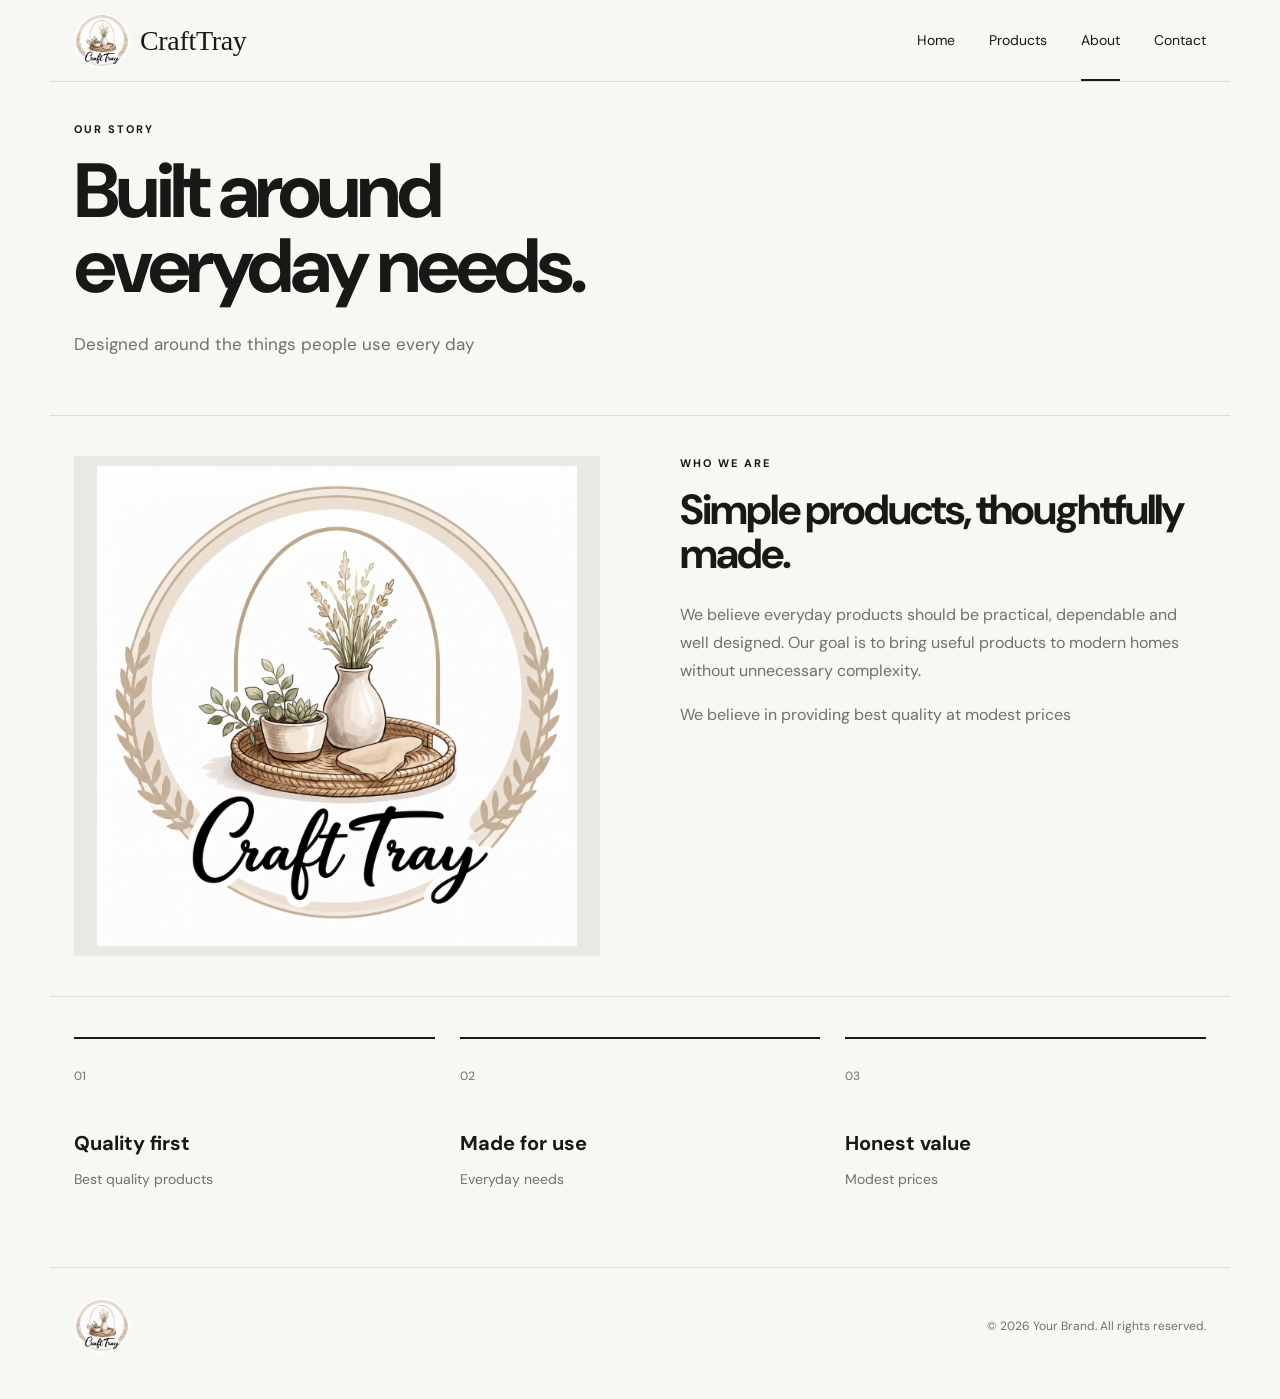
==== commit 33a5e96f: "Update about.html" ====
--- a/about.html
+++ b/about.html
@@ -4,7 +4,7 @@
 <head>
   <meta charset="utf-8">
   <meta name="viewport" content="width=device-width, initial-scale=1">
-  <title>About | Your Brand</title>
+  <title>About | CraftTray</title>
   <link rel="stylesheet" href="style.css">
 </head>
 
@@ -61,4 +61,4 @@
   <script src="script.js"></script>
 </body>
 
-</html>+</html>
--- a/style.css
+++ b/style.css
@@ -44,7 +44,6 @@
     display: flex;
     align-items: center;
     gap: 10px;
-    font-weight: 700;
     letter-spacing: -.02em
 }
 
@@ -59,6 +58,10 @@
     font-size: 11px
 }
 
+.logo-top-nav-text {
+    font-family: 'Alex Brush', cursive;
+    font-size: 28px;
+}
 .site-header nav {
     display: flex;
     gap: 34px;
@@ -498,4 +501,4 @@
         gap: 20px;
         flex-direction: column
     }
-}+}
